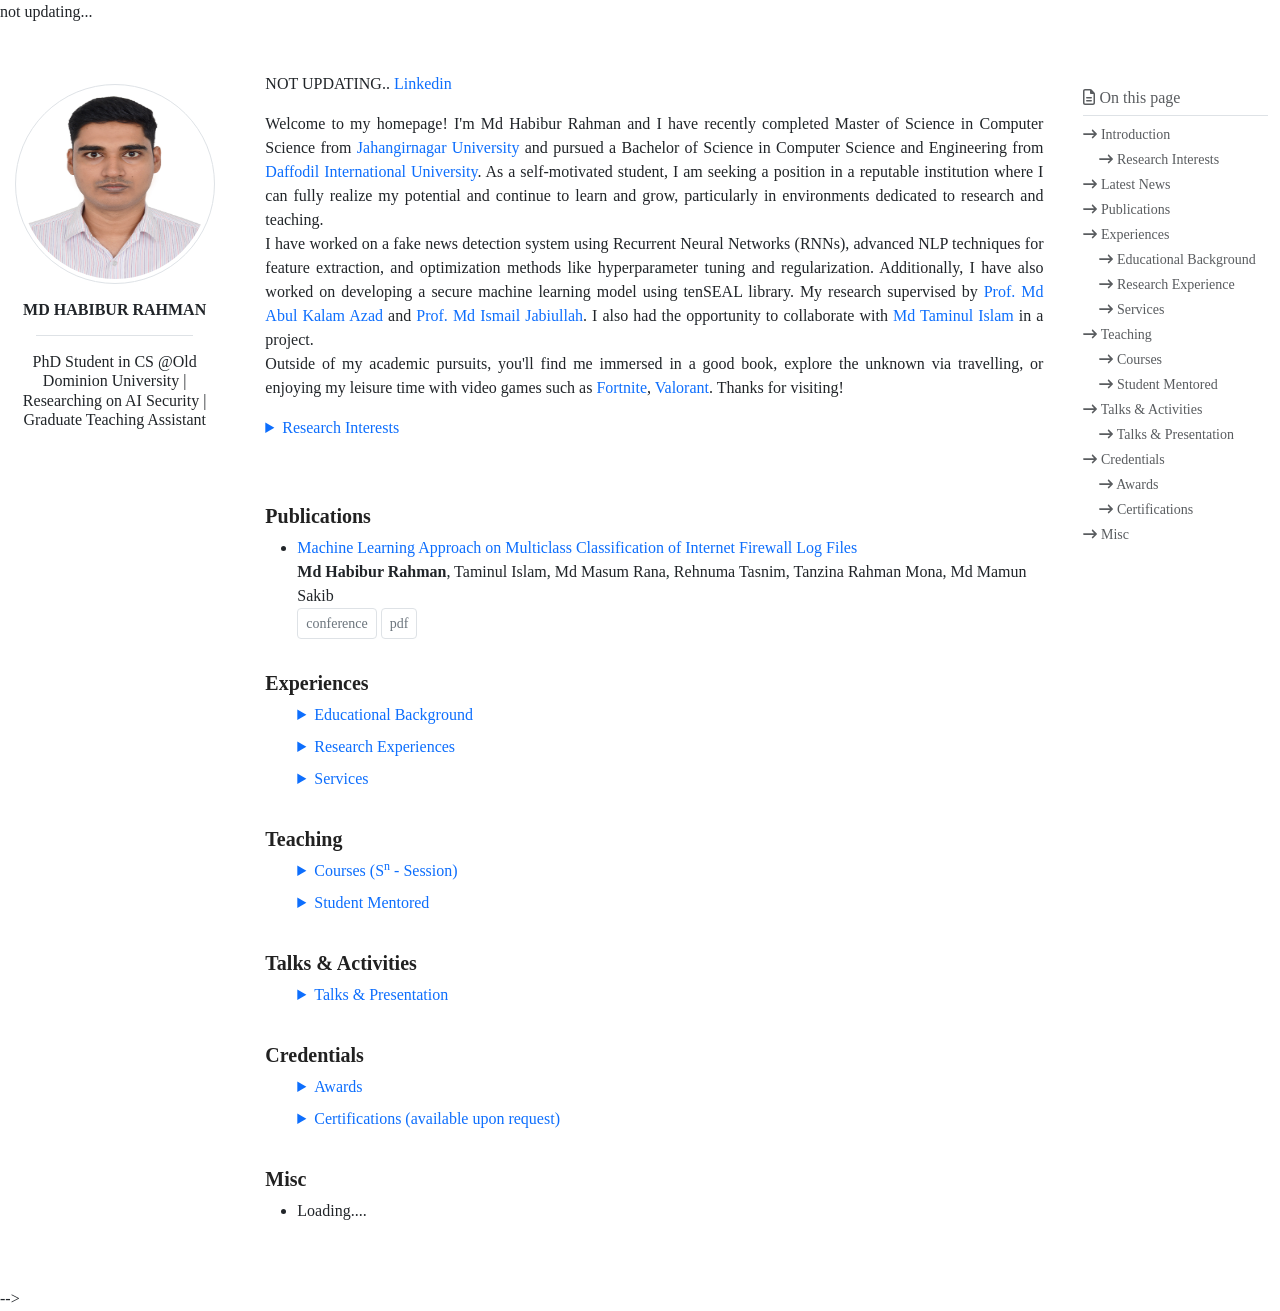
==== index.html @ 9a294f37 "not updating comment" ====
<!DOCTYPE html>
<html lang="en">

<head>
  <meta charset="UTF-8">
  <meta name="viewport" content="width=device-width, initial-scale=1.0">

  <meta name="description"
    content="Md Habibur Rahman: Expert in PHP, Laravel, HTML, CSS, JavaScript. Enthusiast in security & privacy research, machine learning and deep learning. Skilled teacher, content creator valuable asset for excellence.">
  <meta name="keywords"
    content="Md Habibur Rahman, Research Enthusiast, Security and Privacy, Web Developer, PHP, Laravel, HTML, CSS, JavaScript, Machine Learning, Deep Learning, Teacher, Content Creator, educator," />
  <meta name="author" content="Md Habibur Rahman">
  <meta name="generator" content="Hugo 0.84.0">

  <meta name="docsearch:language" content="en">
  <meta name="docsearch:version" content="5.0">

  <meta property="og:title" content="Md Habibur Rahman" />
  <meta property="og:locale" content="en_US" />
  <link rel="canonical" href="https://csrahman.github.io/" />
  <meta property="og:url" content="https://csrahman.github.io/" />
  <meta property="og:site_name" content="Md Habibur Rahman" />
  <meta property="og:type" content="website" />

  <title>Md Habibur Rahman</title>

  <script async="" src="https://www.google-analytics.com/analytics.js"></script>


  <!-- third party files  -->
  <link rel="stylesheet" href="assets/css/all.min.css">
  <link rel="stylesheet" href="assets/css/bootstrap.min.css">

  <!-- main css files  -->
  <link rel="stylesheet" href="assets/css/style.css">

  <!-- responsive files -->
  <link rel="stylesheet" href="assets/css/responsive.css">



</head>

<body>
  not updating...
  <!--
  <header class="navbar navbar-expand-md navbar-dark bd-navbar sticky-top" style="padding-top: 0; padding-bottom: 0;">
    <nav class="container-xxl flex-wrap flex-md-nowrap" aria-label="Main navigation">

      <div class="collapse navbar-collapse" id="bdNavbar">
        <ul class="navbar-nav flex-row flex-wrap bd-navbar-nav">
          <li class="nav-item col-6 col-md-auto">
            <a class="nav-link px-2 fst-italic" href="mailto: mhrahman.cs@gmail.com"><i
                class="fa-solid fa-envelope"></i>
              </a>
          </li>
          <li class="nav-item col-6 col-md-auto">
            <a class="nav-link px-2 fst-italic" href="#"><i class="fa-solid fa-phone"></i> </a>
          </li>
        </ul>

        <hr class="d-md-none text-white-50">

        <ul class="navbar-nav flex-row flex-wrap ms-md-auto">
          <li class="nav-item col-6 col-md-auto">
            <a class="nav-link px-1" href="https://www.facebook.com/mhr70/" target="_blank" rel="noopener">
              <i class="fa-brands fa-facebook"></i>
            </a>
          </li>
          <li class="nav-item col-6 col-md-auto">
            <a class="nav-link px-3" href="https://www.linkedin.com/in/rahman-habibur/" target="_blank" rel="noopener">
              <i class="fa-brands fa-linkedin"></i>
            </a>
          </li>
        </ul>

        <a class="btn btn-sm btn-bd-download d-lg-inline-block fst-italic font-monospace" href="#">Schedule Meeting</a>
      </div>
    </nav>
  </header>

  <!-- body start here  -->
  <div class="container-xxl my-md-5 bd-layout">
    <aside class="bd-sidebar">
      <nav class="collapse bd-links" id="bd-docs-nav" aria-label="">
        <ul class="list-unstyled mb-0 py-3 pt-md-1">
          <li class="mb-1">
            <div class="text-center">
              <img src="./assets/img/profile.jpg" style="height: 200px;width: 200px;"
                class="img-thumbnail rounded-circle mx-auto d-block" alt="Md Habibur Rahman">
              <h1 class="h6 mt-3 fw-bolder">MD HABIBUR RAHMAN</h1>
            </div>
          <li class="my-3 mx-4 border-top"></li>
          <div>
            <p class="h6 text-center text-break">PhD Student in CS @Old Dominion University | Researching on AI Security | Graduate Teaching Assistant</p>
          </div>
          <!--<li class="my-3 mx-4 border-top"></li>
           <li class="mb-1">
            <div class="collapse show" id="utilities-collapse" style="#">
              <ul class="list-unstyled fw-normal pb-1 small">
                <li><i class="fa-brands fa-github"></i><a href="#">GitHub</a></li>
                <li><i class="fa-brands fa-google"></i><a href="#">Google Scholar</a></li>
                <li><i class="fa-brands fa-orcid"></i><a href="#" class="#">ORCID</a></li>

              </ul>
            </div>
          </li>
          <li class="my-3 mx-4 border-top"></li>
          <div>
            <p class="h6"><a href="#">&copy; Md Habibur Rahman</script></a></p>
          </div> -->
        </ul>
      </nav>

    </aside>

    <main class="bd-main order-1">

      <div class="bd-toc mt-4 mb-5 my-md-0 ps-xl-3 mb-lg-5 text-muted">
        <strong class="d-block h6 my-2 pb-2 border-bottom"><i class="fa-regular fa-file-lines"></i> On this
          page</strong>
        <nav id="TableOfContents">
          <ul>
            <li>
              <a href="#introduction"><i class="fa-solid fa-arrow-right-long"></i> Introduction</a>
              <ul>
                <li><a href="#research_interest"><i class="fa-solid fa-arrow-right-long"></i> Research Interests</a>
                </li>
              </ul>
            </li>
            <li><a href="#latest_news"><i class="fa-solid fa-arrow-right-long"></i> Latest News</a></li>
            <li><a href="#publications"><i class="fa-solid fa-arrow-right-long"></i> Publications</a></li>
            <li>
              <a href="#experiences"><i class="fa-solid fa-arrow-right-long"></i> Experiences</a>
              <ul>
                <li><a href="#education"><i class="fa-solid fa-arrow-right-long"></i> Educational Background</a></li>
                <li><a href="#research"><i class="fa-solid fa-arrow-right-long"></i> Research Experience</a></li>
                <li><a href="#services"><i class="fa-solid fa-arrow-right-long"></i> Services</a></li>
              </ul>
            </li>
            <li>
              <a href="#teaching"><i class="fa-solid fa-arrow-right-long"></i> Teaching</a>
              <ul>
                <li><a href="#courses"><i class="fa-solid fa-arrow-right-long"></i> Courses</a></li>
                <li><a href="#mentor"><i class="fa-solid fa-arrow-right-long"></i> Student Mentored</a></li>
              </ul>
            </li>
            <li>
              <a href="#talks"><i class="fa-solid fa-arrow-right-long"></i> Talks &amp; Activities</a>
              <ul>
                <li><a href="#talks"><i class="fa-solid fa-arrow-right-long"></i> Talks &amp; Presentation</a></li>
              </ul>
            </li>
            <li>
              <a href="#credentials"><i class="fa-solid fa-arrow-right-long"></i> Credentials</a>
              <ul>
                <li><a href="#awards"><i class="fa-solid fa-arrow-right-long"></i> Awards</a></li>
                <li><a href="#certifications"><i class="fa-solid fa-arrow-right-long"></i> Certifications</a></li>
              </ul>
            </li>
            <li><a href="#misc"><i class="fa-solid fa-arrow-right-long"></i> Misc</a></li>
        </nav>
      </div>



      <div id="introduction" class="bd-intro ps-lg-4">
        <!-- <section id="last-updated">
          Last Updated: <span id="update-date">{{LAST_UPDATED}}</span>
        </section> -->
        <!-- <figure class="text-end">
          <blockquote class="blockquote">
            <p>The best way to predict the future is to create it.</p>
          </blockquote>
          <figcaption class="blockquote-footer">
            <cite title="Source Title">Md Habibur Rahman</cite>
          </figcaption>
        </figure> -->
<p>NOT UPDATING.. <a target="_blank" class="text-decoration-none" href="https://www.linkedin.com/in/rahman-habibur/">Linkedin</a></p>
        <p align="justify">Welcome to my homepage! I'm Md Habibur Rahman and I have recently completed Master of Science
          in Computer Science
          from <a target="_blank" class="text-decoration-none" href="https://juniv.edu/department/cse">Jahangirnagar
            University</a> and pursued a Bachelor of Science in
          Computer Science and Engineering from <a target="_blank" class="text-decoration-none"
            href="https://daffodilvarsity.edu.bd/">Daffodil International University</a>. As a
          self-motivated student, I am seeking a position in a reputable institution where I can fully realize my
          potential and continue to learn and grow, particularly in environments dedicated to research and teaching.
          <br />
          I have worked on a fake news detection system using Recurrent Neural Networks (RNNs),
          advanced NLP techniques for feature extraction,
          and optimization methods like hyperparameter tuning and regularization. Additionally, I have also worked on
          developing a secure
          machine learning model using tenSEAL library. My
          research
          supervised by <a target="_blank" class="text-decoration-none" href="https://juniv.edu/teachers/makazad">Prof.
            Md
            Abul Kalam Azad</a> and <a target="_blank" class="text-decoration-none"
            href="https://www.researchgate.net/profile/Md-Ismail-Jabiullah">Prof. Md
            Ismail
            Jabiullah</a>. I also had the opportunity to collaborate
          with <a target="_blank" class="text-decoration-none" href="https://taminulislam.github.io/">Md Taminul
            Islam</a> in a project. <br />
          Outside of my academic pursuits, you'll find me immersed in a good book, explore the unknown via travelling,
          or
          enjoying my leisure time with video games such as
          <a target="_blank" class="text-decoration-none" href="https://www.fortnite.com/">Fortnite</a>,
          <a target="_blank" class="text-decoration-none" href="https://playvalorant.com/en-gb/">Valorant</a>. Thanks
          for visiting!
        </p>

        <details class="mb-1" id="research_interest">
          <summary class="text-primary mb-1">Research Interests</summary>
          <ul>
            <li>Computer Security &amp; Privacy</li>
            <li>Decentralized System Security</li>
            <li>Applied Cryptography</li>
            <li>Adversarial Machine Learning</li>
          </ul>
        </details>
      </div>

      <div class="bd-content ps-lg-4">
        <!-- latest news start  -->
        <!-- <h2 id="latest_news" class="ptsans">Latest News<a class="anchorjs-link " aria-label="Anchor" data-anchorjs-icon="#"
            href="#latest_news" style="padding-left: 0.375em;"></a>
        </h2>
        <div style="height: 200px; overflow-y: auto;">
          <ul>
            <li></li>
          </ul>
        </div> -->
        <!-- latest news end  -->

        <!-- publications start  -->
        <h3 id="publications" class="ptsans">Publications<a class="anchorjs-link " aria-label="Anchor"
            data-anchorjs-icon="#" href="#publications" style="padding-left: 0.375em;"></a></h3>
        <ul>
          <li>
            <div>
              <p>
                <a class="text-decoration-none" target="_blank"
                  href="https://ieeexplore.ieee.org/document/10183601">Machine Learning Approach on Multiclass
                  Classification of Internet Firewall Log Files</a>
                <br>
                <b>Md Habibur Rahman</b>, Taminul Islam, Md Masum Rana, Rehnuma Tasnim, Tanzina Rahman Mona, Md Mamun
                Sakib
                <br>
                <a class="btn btn-sm btn-bd-light mb-0 mb-md-0" href="https://arxiv.org/abs/2306.07997"
                  title="conference" target="_blank" rel="noopener">conference
                </a>
                <a class="btn btn-sm btn-bd-light mb-0 mb-md-0" href="https://arxiv.org/abs/2306.07997" title="pdf"
                  target="_blank" rel="noopener">pdf
                </a>
                <!-- <a class="btn btn-sm btn-bd-light mb-0 mb-md-0" href="https://arxiv.org/abs/2306.07997" title="pdf"
                  target="_blank" rel="noopener">CODE
                </a> -->
              </p>
            </div>
          </li>
        </ul>
        <!-- publications end  -->

        <!-- experiences start  -->
        <h3 id="experiences" class="ptsans">Experiences<a class="anchorjs-link " aria-label="Anchor"
            data-anchorjs-icon="#" href="#experiences" style="padding-left: 0.375em;"></a></h3>

        <details class="mb-1" style="padding-left: 2em;" id="education">
          <summary class="text-primary mb-1">Educational Background</summary>
          <ul>
            <!-- <li>Algorithms &amp; Algorithms Lab - <a target="_blank" class="text-decoration-none"
                href="https://daffodilvarsity.edu.bd/">DIU</a> - Fall 2021</li> -->
            <li>M.Sc. in Computer Science at <b>Jahangirnagar University</b>. (March 2025) <br> Relevant Coursework:
              Digital Image
              Processing, Modern Cryptography, Digital Forensics, Network Security, Infor-
              mation Security, Software Project Management, and Quality Assurance</li>
            <li>B.Sc. in Computer Science &amp; Engineering at <b>Daffodil International University</b>. (March 2023)
              <br> Relevant
              Coursework: Big Data and IoT, Research and Innovation, Data Mining and Machine Learning, Artificial
              Intelligence, Database Management System, System Analysis and Design</li>
          </ul>
        </details>

        <details class="mb-1" style="padding-left: 2em;" id="research">
          <summary class="text-primary mb-1">Research Experiences</summary>
          <ul>
            <li><b>Graduate Research</b> - Detecting Fake News in English Newspapers Using Recurrent Neural Networks
              (RNNs).
            </li>
            <li><b>Undergraduate Research</b> - Analysis of Encrypted Machine Learning Model Using Fully Homomorphic
              Encryption
              and CKKS scheme.</li>
            <li><b>Research Assistant</b> - Deep learning approach to tomato leaf disease detection using
              EfficientNetB3.</li>
          </ul>
        </details>

        <details class="mb-1" style="padding-left: 2em;" id="services">
          <summary class="text-primary mb-1">Services</summary>
          <ul>
            <li>Lecturer, <a target="_blank" class="text-decoration-none" href="https://ist.edu.bd/">Institue of Science
                &amp; Technology</a></li>
            <li>Website Developer, <a target="_blank" class="text-decoration-none"
                href="https://supabex.com/">Supabex</a></li>
            <li>Instructor &amp; Content Creator, <a target="_blank" class="text-decoration-none"
                href="https://www.facebook.com/ishqool.org/">IshQool</a></li>
            <li>Teaching Assistant, <a target="_blank" class="text-decoration-none"
                href="https://daffodilvarsity.edu.bd/">Daffodil International University</a></li>
          </ul>
        </details>
        <!-- experiences end  -->


        <!-- teaching start  -->
        <h3 id="teaching" class="ptsans">Teaching<a class="anchorjs-link " aria-label="Anchor" data-anchorjs-icon="#"
            href="#teaching" style="padding-left: 0.375em;"></a></h3>

        <details class="mb-1" style="padding-left: 2em;" id="courses">
          <summary class="text-primary mb-1">Courses (S<sup>n</sup> - Session)</summary>
          <ul>
            <li><b>Operating System & Lab:</b> S<sup>n</sup>'(21-22)</li>
            <li><b>Software Engineering & Lab:</b> S<sup>n</sup>'(20-21)</li>
            <li><b>Structured Programming Language & Lab:</b> S<sup>n</sup>'(23-24)</li>
            <li><b>Algorithms Lab:</b> F'21 (TA)</li>
            <li><b>Programming &amp; Problem Solving Lab:</b> S'21, F'21 (TA)</li>
          </ul>
        </details>

        <details class="mb-1" style="padding-left: 2em;" id="mentor">
          <summary class="text-primary mb-1">Student Mentored</summary>
          <ul>
            <li>Loading...</li>
          </ul>
        </details>
        <!-- teaching end  -->

        <!-- talks start  -->
        <h3 id="talks" class="ptsans">Talks &amp; Activities<a class="anchorjs-link " aria-label="Anchor"
            data-anchorjs-icon="#" href="#talks" style="padding-left: 0.375em;"></a></h3>

        <details class="mb-1" style="padding-left: 2em;" id="talks_a">
          <summary class="text-primary mb-1">Talks &amp; Presentation</summary>
          <ul>
            <!-- <li>Algorithms &amp; Algorithms Lab - <a target="_blank" class="text-decoration-none"
              href="https://daffodilvarsity.edu.bd/">DIU</a> - Fall 2021</li> -->
            <li>Machine Learning Approach on Multiclass Classification of Internet Firewall Log Files &ndash; CISES-2023
            </li>
          </ul>
        </details>
        <!-- talks end  -->

        <!-- credentials start  -->
        <h3 id="credentials" class="ptsans">Credentials<a class="anchorjs-link " aria-label="Anchor"
            data-anchorjs-icon="#" href="#credentials" style="padding-left: 0.375em;"></a></h3>

        <details class="mb-1" style="padding-left: 2em;" id="awards">
          <summary class="text-primary mb-1">Awards</summary>
          <ul>
            <!-- <li>Algorithms &amp; Algorithms Lab - <a target="_blank" class="text-decoration-none"
            href="https://daffodilvarsity.edu.bd/">DIU</a> - Fall 2021</li> -->
            <li>Merit based scholarship at Daffodil International University.</li>
          </ul>
        </details>

        <details class="mb-1" style="padding-left: 2em;" id="certifications">
          <summary class="text-primary mb-1">Certifications (available upon request)</summary>
          <ul>
            <li>Training on PHP with Laravel Framework, June 2023</li>
            <li>Training on Professional English Communication Skills (BASIS SEIP, WSDA), May 2023</li>
            <li>Daffodil International University take off programming contest, Summer 2019 (July 26, 2019) – Position:
              20</li>
          </ul>
        </details>
        <!-- credentials end  -->

        <!-- misc start  -->
        <h3 id="misc" class="ptsans">Misc<a class="anchorjs-link " aria-label="Anchor" data-anchorjs-icon="#"
            href="#misc" style="padding-left: 0.375em;"></a></h3>
        <ul>
          <li>
            Loading....
          </li>
        </ul>
        <!-- misc end  -->



      </div>
    </main>
  </div>
  <!-- body ends here  -->
-->
  <!-- javascript files  -->
  <script src="assets/js/jquery-3.7.0.min.js"></script>
  <script src="assets/js/bootstrap.bundle.min.js"></script>
  <script src="assets/js/popper.min.js"></script>
  <script src="assets/js/all.min.js"></script>
  <!-- main js  -->
  <script src="assets/js/main.js"></script>
</body>

</html>
---- assets/css/style.css ----
:root{
    --bs-body-font-family: "minion-pro", serif;
    --bs-body-font-size: 12pt;
    --bs-body-font-weight: 400;
    --bs-body-font-style: normal;
 }

 .ptsans{
    color: rgba(33,33,33,1);
    font-family: "minion-pro", serif;
    font-size: 15pt;
    font-weight: 700;
    font-style: normal;
 }
 
 .bd-navbar {
    padding: .75rem 0;
    background-color: #7952b3
}

.bd-navbar .navbar-toggler {
    padding: 0;
    border: 0
}

.bd-navbar .navbar-nav .nav-link {
    padding-right: .25rem;
    padding-left: .25rem;
    color: rgba(255, 255, 255, 0.85)
}

.bd-navbar .navbar-nav .nav-link:hover,
.bd-navbar .navbar-nav .nav-link:focus {
    color: #fff
}

.bd-navbar .navbar-nav .nav-link.active {
    font-weight: 600;
    color: #fff
}

.bd-navbar .navbar-nav-svg {
    width: 1rem;
    height: 1rem
}

.bd-subnavbar {
    position: relative;
    z-index: 1020;
    background-color: rgba(255, 255, 255, 0.95);
    box-shadow: 0 0.5rem 1rem rgba(0, 0, 0, 0.05), inset 0 -1px 0 rgba(0, 0, 0, 0.15)
}

.bd-subnavbar .dropdown-menu {
    font-size: .875rem;
    box-shadow: 0 0.5rem 1rem rgba(0, 0, 0, 0.05)
}

.bd-subnavbar .dropdown-item.current {
    font-weight: 600;
    background-image: url("data:image/svg+xml,%3csvg xmlns='http://www.w3.org/2000/svg' viewBox='0 0 8 8'%3e%3cpath fill='%23292b2c' d='M2.3 6.73L.6 4.53c-.4-1.04.46-1.4 1.1-.8l1.1 1.4 3.4-3.8c.6-.63 1.6-.27 1.2.7l-4 4.6c-.43.5-.8.4-1.1.1z'/%3e%3c/svg%3e");
    background-repeat: no-repeat;
    background-position: right 1rem top 0.6rem;
    background-size: .75rem .75rem
}

@media (min-width: 768px) {
    .bd-subnavbar {
        position: -webkit-sticky;
        position: sticky;
        top: 0
    }
}

.bd-search {
    position: relative
}

.bd-search::after {
    position: absolute;
    top: .4rem;
    right: .4rem;
    display: flex;
    align-items: center;
    justify-content: center;
    height: 1.5rem;
    padding-right: .25rem;
    padding-left: .25rem;
    font-size: .75rem;
    color: #6c757d;
    content: "Ctrl + /";
    border: 1px solid #dee2e6;
    border-radius: .125rem
}

@media (max-width: 767.98px) {
    .bd-search {
        width: 100%
    }
}

.bd-search .form-control {
    padding-right: 3.75rem
}

.bd-search .form-control:focus {
    border-color: #7952b3;
    box-shadow: 0 0 0 3px rgba(121, 82, 179, 0.25)
}

.bd-sidebar-toggle {
    color: #6c757d
}

.bd-sidebar-toggle:hover,
.bd-sidebar-toggle:focus {
    color: #7952b3
}

.bd-sidebar-toggle:focus {
    box-shadow: 0 0 0 3px rgba(121, 82, 179, 0.25)
}

.bd-sidebar-toggle .bi-collapse {
    display: none
}

.bd-sidebar-toggle:not(.collapsed) .bi-expand {
    display: none
}

.bd-sidebar-toggle:not(.collapsed) .bi-collapse {
    display: inline-block
}

.bd-masthead {
    padding: 3rem 0;
    background: linear-gradient(165deg, #f7f5fb 50%, #fff 50%)
}

.bd-masthead h1 {
    font-size: calc(1.525rem + 3.3vw);
    line-height: 1
}

@media (min-width: 1200px) {
    .bd-masthead h1 {
        font-size: 4rem
    }
}

.bd-masthead p:not(.lead) {
    color: #495057
}

.bd-masthead .btn {
    padding: .8rem 2rem;
    font-weight: 600
}

.bd-masthead .lead {
    font-size: calc(1.275rem + .3vw);
    font-weight: 400;
    color: #495057
}

@media (min-width: 1200px) {
    .bd-masthead .lead {
        font-size: 1.5rem
    }
}

@media (min-width: 768px) {
    .mw-md-75 {
        max-width: 75%
    }
}

.masthead-followup-icon {
    padding: .75rem;
    background-image: linear-gradient(to bottom right, rgba(255, 255, 255, 0.2), rgba(255, 255, 255, 0.01));
    border-radius: .75rem;
    box-shadow: 0 0.125rem 0.25rem rgba(0, 0, 0, 0.1)
}

.masthead-followup-svg {
    filter: drop-shadow(0 1px 0 rgba(0, 0, 0, 0.125))
}

#carbonads {
    position: static;
    display: block;
    max-width: 400px;
    padding: 15px 15px 15px 160px;
    margin: 2rem 0;
    overflow: hidden;
    font-size: .8125rem;
    line-height: 1.4;
    text-align: left;
    background-color: rgba(0, 0, 0, 0.05)
}
/*last updated css*/
#last-updated {
  font-size: 0.9rem;
  color: #555;
  margin-top: 2rem;
  text-align: right;
  font-style: italic;
}

#carbonads a {
    color: #343a40;
    text-decoration: none
}

@media (min-width: 576px) {
    #carbonads {
        max-width: 330px;
        border-radius: 4px
    }
}

.carbon-img {
    float: left;
    margin-left: -145px
}

.carbon-poweredby {
    display: block;
    margin-top: .75rem;
    color: #495057 !important
}

@media (min-width: 768px) {
    :root {
        scroll-padding-top: 4rem
    }
}

.bd-content>h2:not(:first-child) {
    margin-top: 3rem
}

.bd-content>h3 {
    margin-top: 2rem
}

.bd-content>ul li,
.bd-content>ol li {
    margin-bottom: .25rem
}

.bd-content>ul li>p~ul,
.bd-content>ol li>p~ul {
    margin-top: -.5rem;
    margin-bottom: 1rem
}

.bd-content>.table {
    max-width: 100%;
    margin-bottom: 1.5rem;
    font-size: .875rem
}

@media (max-width: 991.98px) {
    .bd-content>.table {
        display: block;
        overflow-x: auto
    }
    .bd-content>.table.table-bordered {
        border: 0
    }
}

.bd-content>.table th:first-child,
.bd-content>.table td:first-child {
    padding-left: 0
}

.bd-content>.table th:not(:last-child),
.bd-content>.table td:not(:last-child) {
    padding-right: 1.5rem
}

.bd-content>.table td:first-child>code {
    white-space: nowrap
}

.bd-title {
    font-size: calc(1.425rem + 2.1vw)
}

@media (min-width: 1200px) {
    .bd-title {
        font-size: 3rem
    }
}

.bd-lead {
    font-size: calc(1.275rem + .3vw);
    font-weight: 300
}

@media (min-width: 1200px) {
    .bd-lead {
        font-size: 1.5rem
    }
}

.bd-text-purple-bright {
    color: #7952b3
}

.bd-bg-purple-bright {
    background-color: #7952b3
}

.skippy {
    background-color: #563d7c
}

.skippy a {
    color: #fff
}

@media (max-width: 767.98px) {
    .bd-sidebar {
        margin: 0 -.75rem 1rem
    }
}

.bd-links {
    overflow: auto;
    font-weight: 600
}

@media (min-width: 768px) {
    .bd-links {
        position: -webkit-sticky;
        position: sticky;
        top: 5rem;
        display: block !important;
        height: calc(100vh - 7rem);
        padding-left: .25rem;
        margin-left: -.25rem;
        overflow-y: auto
    }
}

@media (max-width: 767.98px) {
    .bd-links>ul {
        padding: 1.5rem .75rem;
        background-color: #f8f9fa;
        border-bottom: 1px solid #e9ecef
    }
}

.bd-links a {
    padding: .1875rem .5rem;
    margin-top: .125rem;
    margin-left: 1.25rem;
    color: rgba(0, 0, 0, 0.65);
    text-decoration: none
}

.bd-links a:hover,
.bd-links a:focus {
    color: rgba(0, 0, 0, 0.85);
    background-color: rgba(121, 82, 179, 0.1)
}

.bd-links .btn {
    padding: .25rem .5rem;
    font-weight: 600;
    color: rgba(0, 0, 0, 0.65);
    background-color: transparent;
    border: 0
}

.bd-links .btn:hover,
.bd-links .btn:focus {
    color: rgba(0, 0, 0, 0.85);
    background-color: rgba(121, 82, 179, 0.1)
}

.bd-links .btn:focus {
    box-shadow: 0 0 0 1px rgba(121, 82, 179, 0.7)
}

.bd-links .btn::before {
    width: 1.25em;
    line-height: 0;
    content: url("data:image/svg+xml,%3csvg xmlns='http://www.w3.org/2000/svg' width='16' height='16' viewBox='0 0 16 16'%3e%3cpath fill='none' stroke='rgba%280,0,0,.5%29' stroke-linecap='round' stroke-linejoin='round' stroke-width='2' d='M5 14l6-6-6-6'/%3e%3c/svg%3e");
    transition: transform 0.35s ease;
    transform-origin: .5em 50%
}

@media (prefers-reduced-motion: reduce) {
    .bd-links .btn::before {
        transition: none
    }
}

.bd-links .btn[aria-expanded="true"] {
    color: rgba(0, 0, 0, 0.85)
}

.bd-links .btn[aria-expanded="true"]::before {
    transform: rotate(90deg)
}

.bd-links .active {
    font-weight: 600;
    color: rgba(0, 0, 0, 0.85)
}

@media (min-width: 768px) {
    .bd-layout {
        display: grid;
        gap: 1.5rem;
        grid-template-areas: "sidebar main";
        grid-template-columns: 1fr 3fr
    }
}

@media (min-width: 992px) {
    .bd-layout {
        grid-template-columns: 1fr 5fr
    }
}

.bd-sidebar {
    grid-area: sidebar
}

.bd-main {
    grid-area: main
}

@media (min-width: 768px) {
    .bd-main {
        display: grid;
        gap: inherit;
        grid-template-areas: "intro" "toc" "content";
        grid-template-rows: auto auto 1fr
    }
}

@media (min-width: 992px) {
    .bd-main {
        grid-template-areas: "intro   toc" "content toc";
        grid-template-columns: 4fr 1fr;
        grid-template-rows: auto 1fr
    }
}

.bd-intro {
    grid-area: intro
}

.bd-toc {
    grid-area: toc
}

.bd-content {
    grid-area: content;
    min-width: 1px
}

@media (min-width: 992px) {
    .bd-toc {
        position: -webkit-sticky;
        position: sticky;
        top: 5rem;
        right: 0;
        z-index: 2;
        height: calc(100vh - 7rem);
        overflow-y: auto
    }
}

.bd-toc nav {
    font-size: .875rem
}

.bd-toc nav ul {
    padding-left: 0;
    list-style: none
}

.bd-toc nav ul ul {
    padding-left: 1rem;
    margin-top: .25rem
}

.bd-toc nav li {
    margin-bottom: .25rem
}

.bd-toc nav a {
    color: inherit
}

.bd-toc nav a:not(:hover) {
    text-decoration: none
}

.bd-toc nav a code {
    font: inherit
}

.bd-footer a {
    color: #495057;
    text-decoration: none
}

.bd-footer a:hover,
.bd-footer a:focus {
    color: #0d6efd;
    text-decoration: underline
}

.bd-example-row .row>.col,
.bd-example-row .row>[class^="col-"] {
    padding-top: .75rem;
    padding-bottom: .75rem;
    background-color: rgba(39, 41, 43, 0.03);
    border: 1px solid rgba(39, 41, 43, 0.1)
}

.bd-example-row .row+.row {
    margin-top: 1rem
}

.bd-example-row-flex-cols .row {
    min-height: 10rem;
    background-color: rgba(255, 0, 0, 0.1)
}

.bd-highlight {
    background-color: rgba(86, 61, 124, 0.15);
    border: 1px solid rgba(86, 61, 124, 0.15)
}

.example-container {
    width: 800px;
    width: 100%;
    padding-right: var(--bs-gutter-x, .75rem);
    padding-left: var(--bs-gutter-x, .75rem);
    margin-right: auto;
    margin-left: auto
}

.example-row {
    --bs-gutter-x: 1.5rem;
    --bs-gutter-y: 0;
    display: flex;
    flex-wrap: wrap;
    margin-top: calc(var(--bs-gutter-y) * -1);
    margin-right: calc(var(--bs-gutter-x) * -.5);
    margin-left: calc(var(--bs-gutter-x) * -.5)
}

.example-content-main {
    flex-shrink: 0;
    width: 100%;
    max-width: 100%;
    padding-right: calc(var(--bs-gutter-x) * .5);
    padding-left: calc(var(--bs-gutter-x) * .5);
    margin-top: var(--bs-gutter-y)
}

@media (min-width: 576px) {
    .example-content-main {
        flex: 0 0 auto;
        width: 50%
    }
}

@media (min-width: 992px) {
    .example-content-main {
        flex: 0 0 auto;
        width: 66.666667%
    }
}

.example-content-secondary {
    flex-shrink: 0;
    width: 100%;
    max-width: 100%;
    padding-right: calc(var(--bs-gutter-x) * .5);
    padding-left: calc(var(--bs-gutter-x) * .5);
    margin-top: var(--bs-gutter-y)
}

@media (min-width: 576px) {
    .example-content-secondary {
        flex: 0 0 auto;
        width: 50%
    }
}

@media (min-width: 992px) {
    .example-content-secondary {
        flex: 0 0 auto;
        width: 33.333333%
    }
}

.bd-example {
    position: relative;
    padding: 1rem;
    margin: 1rem -.75rem 0;
    border: solid #dee2e6;
    border-width: 1px 0 0
}

.bd-example::after {
    display: block;
    clear: both;
    content: ""
}

@media (min-width: 576px) {
    .bd-example {
        padding: 1.5rem;
        margin-right: 0;
        margin-left: 0;
        border-width: 1px;
        border-top-left-radius: .25rem;
        border-top-right-radius: .25rem
    }
    .bd-example+.bd-clipboard+.highlight {
        border-bottom-right-radius: .25rem;
        border-bottom-left-radius: .25rem
    }
}

.bd-example+p {
    margin-top: 2rem
}

.bd-example>.form-control+.form-control {
    margin-top: .5rem
}

.bd-example>.nav+.nav,
.bd-example>.alert+.alert,
.bd-example>.navbar+.navbar,
.bd-example>.progress+.progress {
    margin-top: 1rem
}

.bd-example>.dropdown-menu {
    position: static;
    display: block
}

.bd-example>:last-child {
    margin-bottom: 0
}

.bd-example>svg+svg,
.bd-example>img+img {
    margin-left: .5rem
}

.bd-example>.btn,
.bd-example>.btn-group {
    margin: .25rem .125rem
}

.bd-example>.btn-toolbar+.btn-toolbar {
    margin-top: .5rem
}

.bd-example>.list-group {
    max-width: 400px
}

.bd-example>[class*="list-group-horizontal"] {
    max-width: 100%
}

.bd-example .fixed-top,
.bd-example .sticky-top {
    position: static;
    margin: -1rem -1rem 1rem
}

.bd-example .fixed-bottom {
    position: static;
    margin: 1rem -1rem -1rem
}

@media (min-width: 576px) {
    .bd-example .fixed-top,
    .bd-example .sticky-top {
        margin: -1.5rem -1.5rem 1rem
    }
    .bd-example .fixed-bottom {
        margin: 1rem -1.5rem -1.5rem
    }
}

.bd-example .pagination {
    margin-top: .5rem;
    margin-bottom: .5rem
}

.bd-example-ratios .ratio {
    display: inline-block;
    width: 10rem;
    color: #6c757d;
    background-color: #f8f9fa;
    border: 1px solid #dee2e6
}

.bd-example-ratios .ratio>div {
    display: flex;
    align-items: center;
    justify-content: center
}

.bd-example-ratios-breakpoint .ratio-4x3 {
    width: 16rem
}

@media (min-width: 768px) {
    .bd-example-ratios-breakpoint .ratio-4x3 {
        --bs-aspect-ratio: 50%
    }
}

.bd-example-modal {
    background-color: #fafafa
}

.bd-example-modal .modal {
    position: static;
    display: block
}

.bd-example-offcanvas {
    border-top-left-radius: 0;
    border-bottom-left-radius: 0
}

.bd-example-offcanvas .offcanvas {
    position: static;
    display: block;
    height: 200px;
    visibility: visible;
    transform: translate(0)
}

.tooltip-demo a {
    white-space: nowrap
}

.scrollspy-example {
    position: relative;
    height: 200px;
    margin-top: .5rem;
    overflow: auto
}

.scrollspy-example-2 {
    position: relative;
    height: 350px;
    overflow: auto
}

.bd-example-border-utils [class^="border"] {
    display: inline-block;
    width: 5rem;
    height: 5rem;
    margin: .25rem;
    background-color: #f5f5f5
}

.bd-example-border-utils-0 [class^="border"] {
    border: 1px solid #dee2e6
}

.bd-example-rounded-utils [class*="rounded"] {
    margin: .25rem
}

.bd-example-position-utils {
    position: relative;
    padding: 3em
}

.bd-example-position-utils .position-relative {
    height: 200px;
    background-color: #f5f5f5
}

.bd-example-position-utils .position-absolute {
    width: 2em;
    height: 2em;
    background-color: #212529;
    border-radius: .25rem
}

.bd-example-position-examples::after {
    content: none
}

.bd-example-toasts {
    min-height: 240px
}

.highlight {
    padding: 1rem;
    margin-bottom: 1rem;
    background-color: #f8f9fa
}

@media (min-width: 576px) {
    .highlight {
        padding: 1rem 1.5rem
    }
}

.highlight pre {
    padding: 0;
    margin-top: .65rem;
    margin-bottom: .65rem;
    white-space: pre;
    background-color: transparent;
    border: 0
}

.highlight pre code {
    font-size: inherit;
    color: #212529;
    word-wrap: normal
}

.bd-content .highlight {
    margin-right: -.75rem;
    margin-left: -.75rem
}

@media (min-width: 576px) {
    .bd-content .highlight {
        margin-right: 0;
        margin-left: 0
    }
}

.btn-bd-primary {
    font-weight: 600;
    color: #fff;
    background-color: #7952b3;
    border-color: #7952b3
}

.btn-bd-primary:hover,
.btn-bd-primary:active {
    color: #fff;
    background-color: #61428f;
    border-color: #61428f
}

.btn-bd-primary:focus {
    box-shadow: 0 0 0 3px rgba(121, 82, 179, 0.25)
}

.btn-bd-download {
    font-weight: 600;
    color: #ffe484;
    border-color: #ffe484
}

.btn-bd-download:hover,
.btn-bd-download:active {
    color: #2a2730;
    background-color: #ffe484;
    border-color: #ffe484
}

.btn-bd-download:focus {
    box-shadow: 0 0 0 3px rgba(255, 228, 132, 0.25)
}

.btn-bd-light {
    color: #6c757d;
    border-color: #dee2e6
}

.show>.btn-bd-light,
.btn-bd-light:hover,
.btn-bd-light:active {
    color: #7952b3;
    background-color: #fff;
    border-color: #7952b3
}

.btn-bd-light:focus {
    box-shadow: 0 0 0 3px rgba(121, 82, 179, 0.25)
}

.bd-callout {
    padding: 1.25rem;
    margin-top: 1.25rem;
    margin-bottom: 1.25rem;
    border: 1px solid #e9ecef;
    border-left-width: .25rem;
    border-radius: .25rem
}

.bd-callout h4 {
    margin-bottom: .25rem
}

.bd-callout p:last-child {
    margin-bottom: 0
}

.bd-callout code {
    border-radius: .25rem
}

.bd-callout+.bd-callout {
    margin-top: -.25rem
}

.bd-callout-info {
    border-left-color: #5bc0de
}

.bd-callout-warning {
    border-left-color: #f0ad4e
}

.bd-callout-danger {
    border-left-color: #d9534f
}

.bd-brand-logos {
    color: #7952b3
}

.bd-brand-logos .inverse {
    color: #fff;
    background-color: #7952b3
}

.bd-brand-item+.bd-brand-item {
    border-top: 1px solid #fff
}

@media (min-width: 768px) {
    .bd-brand-item+.bd-brand-item {
        border-top: 0;
        border-left: 1px solid #fff
    }
}

.color-swatches {
    margin: 0 -5px
}

.color-swatches .bd-purple {
    background-color: #563d7c
}

.color-swatches .bd-purple-light {
    background-color: #cbbde2
}

.color-swatches .bd-purple-lighter {
    background-color: #e5e1ea
}

.color-swatches .bd-gray {
    background-color: #f9f9f9
}

.color-swatch {
    width: 4rem;
    height: 4rem
}

@media (min-width: 768px) {
    .color-swatch {
        width: 6rem;
        height: 6rem
    }
}

.swatch-blue {
    color: #fff;
    background-color: #0d6efd
}

.swatch-blue::after {
    position: absolute;
    top: 1rem;
    right: 1rem;
    padding-left: 1rem;
    font-size: .75rem;
    line-height: 1.35;
    white-space: pre;
    content: "4.50" "\a" "4.50" "\a" "4.66";
    background-color: #0d6efd;
    background-image: linear-gradient(to bottom, transparent 0.25rem, #fff 0.25rem 0.75rem, transparent 0.75rem 1.25rem, #fff 1.25rem 1.75rem, transparent 1.75rem 2.25rem, #000 2.25rem 2.75rem, transparent 2.75rem);
    background-repeat: no-repeat;
    background-size: .5rem 100%
}

.swatch-indigo {
    color: #fff;
    background-color: #6610f2
}

.swatch-indigo::after {
    position: absolute;
    top: 1rem;
    right: 1rem;
    padding-left: 1rem;
    font-size: .75rem;
    line-height: 1.35;
    white-space: pre;
    content: "7.18" "\a" "7.18" "\a" "2.92";
    background-color: #6610f2;
    background-image: linear-gradient(to bottom, transparent 0.25rem, #fff 0.25rem 0.75rem, transparent 0.75rem 1.25rem, #fff 1.25rem 1.75rem, transparent 1.75rem 2.25rem, #000 2.25rem 2.75rem, transparent 2.75rem);
    background-repeat: no-repeat;
    background-size: .5rem 100%
}

.swatch-purple {
    color: #fff;
    background-color: #6f42c1
}

.swatch-purple::after {
    position: absolute;
    top: 1rem;
    right: 1rem;
    padding-left: 1rem;
    font-size: .75rem;
    line-height: 1.35;
    white-space: pre;
    content: "6.51" "\a" "6.51" "\a" "3.22";
    background-color: #6f42c1;
    background-image: linear-gradient(to bottom, transparent 0.25rem, #fff 0.25rem 0.75rem, transparent 0.75rem 1.25rem, #fff 1.25rem 1.75rem, transparent 1.75rem 2.25rem, #000 2.25rem 2.75rem, transparent 2.75rem);
    background-repeat: no-repeat;
    background-size: .5rem 100%
}

.swatch-pink {
    color: #fff;
    background-color: #d63384
}

.swatch-pink::after {
    position: absolute;
    top: 1rem;
    right: 1rem;
    padding-left: 1rem;
    font-size: .75rem;
    line-height: 1.35;
    white-space: pre;
    content: "4.50" "\a" "4.50" "\a" "4.66";
    background-color: #d63384;
    background-image: linear-gradient(to bottom, transparent 0.25rem, #fff 0.25rem 0.75rem, transparent 0.75rem 1.25rem, #fff 1.25rem 1.75rem, transparent 1.75rem 2.25rem, #000 2.25rem 2.75rem, transparent 2.75rem);
    background-repeat: no-repeat;
    background-size: .5rem 100%
}

.swatch-red {
    color: #fff;
    background-color: #dc3545
}

.swatch-red::after {
    position: absolute;
    top: 1rem;
    right: 1rem;
    padding-left: 1rem;
    font-size: .75rem;
    line-height: 1.35;
    white-space: pre;
    content: "4.52" "\a" "4.52" "\a" "4.63";
    background-color: #dc3545;
    background-image: linear-gradient(to bottom, transparent 0.25rem, #fff 0.25rem 0.75rem, transparent 0.75rem 1.25rem, #fff 1.25rem 1.75rem, transparent 1.75rem 2.25rem, #000 2.25rem 2.75rem, transparent 2.75rem);
    background-repeat: no-repeat;
    background-size: .5rem 100%
}

.swatch-orange {
    color: #000;
    background-color: #fd7e14
}

.swatch-orange::after {
    position: absolute;
    top: 1rem;
    right: 1rem;
    padding-left: 1rem;
    font-size: .75rem;
    line-height: 1.35;
    white-space: pre;
    content: "8.17" "\a" "2.57" "\a" "8.17";
    background-color: #fd7e14;
    background-image: linear-gradient(to bottom, transparent 0.25rem, #000 0.25rem 0.75rem, transparent 0.75rem 1.25rem, #fff 1.25rem 1.75rem, transparent 1.75rem 2.25rem, #000 2.25rem 2.75rem, transparent 2.75rem);
    background-repeat: no-repeat;
    background-size: .5rem 100%
}

.swatch-yellow {
    color: #000;
    background-color: #ffc107
}

.swatch-yellow::after {
    position: absolute;
    top: 1rem;
    right: 1rem;
    padding-left: 1rem;
    font-size: .75rem;
    line-height: 1.35;
    white-space: pre;
    content: "12.8" "\a" "1.63" "\a" "12.8";
    background-color: #ffc107;
    background-image: linear-gradient(to bottom, transparent 0.25rem, #000 0.25rem 0.75rem, transparent 0.75rem 1.25rem, #fff 1.25rem 1.75rem, transparent 1.75rem 2.25rem, #000 2.25rem 2.75rem, transparent 2.75rem);
    background-repeat: no-repeat;
    background-size: .5rem 100%
}

.swatch-green {
    color: #fff;
    background-color: #198754
}

.swatch-green::after {
    position: absolute;
    top: 1rem;
    right: 1rem;
    padding-left: 1rem;
    font-size: .75rem;
    line-height: 1.35;
    white-space: pre;
    content: "4.53" "\a" "4.53" "\a" "4.63";
    background-color: #198754;
    background-image: linear-gradient(to bottom, transparent 0.25rem, #fff 0.25rem 0.75rem, transparent 0.75rem 1.25rem, #fff 1.25rem 1.75rem, transparent 1.75rem 2.25rem, #000 2.25rem 2.75rem, transparent 2.75rem);
    background-repeat: no-repeat;
    background-size: .5rem 100%
}

.swatch-teal {
    color: #000;
    background-color: #20c997
}

.swatch-teal::after {
    position: absolute;
    top: 1rem;
    right: 1rem;
    padding-left: 1rem;
    font-size: .75rem;
    line-height: 1.35;
    white-space: pre;
    content: "9.86" "\a" "2.12" "\a" "9.86";
    background-color: #20c997;
    background-image: linear-gradient(to bottom, transparent 0.25rem, #000 0.25rem 0.75rem, transparent 0.75rem 1.25rem, #fff 1.25rem 1.75rem, transparent 1.75rem 2.25rem, #000 2.25rem 2.75rem, transparent 2.75rem);
    background-repeat: no-repeat;
    background-size: .5rem 100%
}

.swatch-cyan {
    color: #000;
    background-color: #0dcaf0
}

.swatch-cyan::after {
    position: absolute;
    top: 1rem;
    right: 1rem;
    padding-left: 1rem;
    font-size: .75rem;
    line-height: 1.35;
    white-space: pre;
    content: "10.7" "\a" "1.95" "\a" "10.7";
    background-color: #0dcaf0;
    background-image: linear-gradient(to bottom, transparent 0.25rem, #000 0.25rem 0.75rem, transparent 0.75rem 1.25rem, #fff 1.25rem 1.75rem, transparent 1.75rem 2.25rem, #000 2.25rem 2.75rem, transparent 2.75rem);
    background-repeat: no-repeat;
    background-size: .5rem 100%
}

.swatch-white {
    color: #000;
    background-color: #fff
}

.swatch-white::after {
    position: absolute;
    top: 1rem;
    right: 1rem;
    padding-left: 1rem;
    font-size: .75rem;
    line-height: 1.35;
    white-space: pre;
    content: "21" "\a" "1" "\a" "21";
    background-color: #fff;
    background-image: linear-gradient(to bottom, transparent 0.25rem, #000 0.25rem 0.75rem, transparent 0.75rem 1.25rem, #fff 1.25rem 1.75rem, transparent 1.75rem 2.25rem, #000 2.25rem 2.75rem, transparent 2.75rem);
    background-repeat: no-repeat;
    background-size: .5rem 100%
}

.swatch-gray {
    color: #fff;
    background-color: #6c757d
}

.swatch-gray::after {
    position: absolute;
    top: 1rem;
    right: 1rem;
    padding-left: 1rem;
    font-size: .75rem;
    line-height: 1.35;
    white-space: pre;
    content: "4.68" "\a" "4.68" "\a" "4.47";
    background-color: #6c757d;
    background-image: linear-gradient(to bottom, transparent 0.25rem, #fff 0.25rem 0.75rem, transparent 0.75rem 1.25rem, #fff 1.25rem 1.75rem, transparent 1.75rem 2.25rem, #000 2.25rem 2.75rem, transparent 2.75rem);
    background-repeat: no-repeat;
    background-size: .5rem 100%
}

.swatch-gray-dark {
    color: #fff;
    background-color: #343a40
}

.swatch-gray-dark::after {
    position: absolute;
    top: 1rem;
    right: 1rem;
    padding-left: 1rem;
    font-size: .75rem;
    line-height: 1.35;
    white-space: pre;
    content: "11.5" "\a" "11.5" "\a" "1.82";
    background-color: #343a40;
    background-image: linear-gradient(to bottom, transparent 0.25rem, #fff 0.25rem 0.75rem, transparent 0.75rem 1.25rem, #fff 1.25rem 1.75rem, transparent 1.75rem 2.25rem, #000 2.25rem 2.75rem, transparent 2.75rem);
    background-repeat: no-repeat;
    background-size: .5rem 100%
}

.swatch-gray-500 {
    color: #000;
    background-color: #adb5bd
}

.swatch-gray-500::after {
    position: absolute;
    top: 1rem;
    right: 1rem;
    padding-left: 1rem;
    font-size: .75rem;
    line-height: 1.35;
    white-space: pre;
    content: "10.1" "\a" "2.07" "\a" "10.1";
    background-color: #adb5bd;
    background-image: linear-gradient(to bottom, transparent 0.25rem, #000 0.25rem 0.75rem, transparent 0.75rem 1.25rem, #fff 1.25rem 1.75rem, transparent 1.75rem 2.25rem, #000 2.25rem 2.75rem, transparent 2.75rem);
    background-repeat: no-repeat;
    background-size: .5rem 100%
}

.bd-blue-100 {
    color: #000;
    background-color: #cfe2ff
}

.bd-blue-200 {
    color: #000;
    background-color: #9ec5fe
}

.bd-blue-300 {
    color: #000;
    background-color: #6ea8fe
}

.bd-blue-400 {
    color: #000;
    background-color: #3d8bfd
}

.bd-blue-500 {
    color: #fff;
    background-color: #0d6efd
}

.bd-blue-600 {
    color: #fff;
    background-color: #0a58ca
}

.bd-blue-700 {
    color: #fff;
    background-color: #084298
}

.bd-blue-800 {
    color: #fff;
    background-color: #052c65
}

.bd-blue-900 {
    color: #fff;
    background-color: #031633
}

.bd-indigo-100 {
    color: #000;
    background-color: #e0cffc
}

.bd-indigo-200 {
    color: #000;
    background-color: #c29ffa
}

.bd-indigo-300 {
    color: #000;
    background-color: #a370f7
}

.bd-indigo-400 {
    color: #fff;
    background-color: #8540f5
}

.bd-indigo-500 {
    color: #fff;
    background-color: #6610f2
}

.bd-indigo-600 {
    color: #fff;
    background-color: #520dc2
}

.bd-indigo-700 {
    color: #fff;
    background-color: #3d0a91
}

.bd-indigo-800 {
    color: #fff;
    background-color: #290661
}

.bd-indigo-900 {
    color: #fff;
    background-color: #140330
}

.bd-purple-100 {
    color: #000;
    background-color: #e2d9f3
}

.bd-purple-200 {
    color: #000;
    background-color: #c5b3e6
}

.bd-purple-300 {
    color: #000;
    background-color: #a98eda
}

.bd-purple-400 {
    color: #000;
    background-color: #8c68cd
}

.bd-purple-500 {
    color: #fff;
    background-color: #6f42c1
}

.bd-purple-600 {
    color: #fff;
    background-color: #59359a
}

.bd-purple-700 {
    color: #fff;
    background-color: #432874
}

.bd-purple-800 {
    color: #fff;
    background-color: #2c1a4d
}

.bd-purple-900 {
    color: #fff;
    background-color: #160d27
}

.bd-pink-100 {
    color: #000;
    background-color: #f7d6e6
}

.bd-pink-200 {
    color: #000;
    background-color: #efadce
}

.bd-pink-300 {
    color: #000;
    background-color: #e685b5
}

.bd-pink-400 {
    color: #000;
    background-color: #de5c9d
}

.bd-pink-500 {
    color: #fff;
    background-color: #d63384
}

.bd-pink-600 {
    color: #fff;
    background-color: #ab296a
}

.bd-pink-700 {
    color: #fff;
    background-color: #801f4f
}

.bd-pink-800 {
    color: #fff;
    background-color: #561435
}

.bd-pink-900 {
    color: #fff;
    background-color: #2b0a1a
}

.bd-red-100 {
    color: #000;
    background-color: #f8d7da
}

.bd-red-200 {
    color: #000;
    background-color: #f1aeb5
}

.bd-red-300 {
    color: #000;
    background-color: #ea868f
}

.bd-red-400 {
    color: #000;
    background-color: #e35d6a
}

.bd-red-500 {
    color: #fff;
    background-color: #dc3545
}

.bd-red-600 {
    color: #fff;
    background-color: #b02a37
}

.bd-red-700 {
    color: #fff;
    background-color: #842029
}

.bd-red-800 {
    color: #fff;
    background-color: #58151c
}

.bd-red-900 {
    color: #fff;
    background-color: #2c0b0e
}

.bd-orange-100 {
    color: #000;
    background-color: #ffe5d0
}

.bd-orange-200 {
    color: #000;
    background-color: #fecba1
}

.bd-orange-300 {
    color: #000;
    background-color: #feb272
}

.bd-orange-400 {
    color: #000;
    background-color: #fd9843
}

.bd-orange-500 {
    color: #000;
    background-color: #fd7e14
}

.bd-orange-600 {
    color: #000;
    background-color: #ca6510
}

.bd-orange-700 {
    color: #fff;
    background-color: #984c0c
}

.bd-orange-800 {
    color: #fff;
    background-color: #653208
}

.bd-orange-900 {
    color: #fff;
    background-color: #331904
}

.bd-yellow-100 {
    color: #000;
    background-color: #fff3cd
}

.bd-yellow-200 {
    color: #000;
    background-color: #ffe69c
}

.bd-yellow-300 {
    color: #000;
    background-color: #ffda6a
}

.bd-yellow-400 {
    color: #000;
    background-color: #ffcd39
}

.bd-yellow-500 {
    color: #000;
    background-color: #ffc107
}

.bd-yellow-600 {
    color: #000;
    background-color: #cc9a06
}

.bd-yellow-700 {
    color: #000;
    background-color: #997404
}

.bd-yellow-800 {
    color: #fff;
    background-color: #664d03
}

.bd-yellow-900 {
    color: #fff;
    background-color: #332701
}

.bd-green-100 {
    color: #000;
    background-color: #d1e7dd
}

.bd-green-200 {
    color: #000;
    background-color: #a3cfbb
}

.bd-green-300 {
    color: #000;
    background-color: #75b798
}

.bd-green-400 {
    color: #000;
    background-color: #479f76
}

.bd-green-500 {
    color: #fff;
    background-color: #198754
}

.bd-green-600 {
    color: #fff;
    background-color: #146c43
}

.bd-green-700 {
    color: #fff;
    background-color: #0f5132
}

.bd-green-800 {
    color: #fff;
    background-color: #0a3622
}

.bd-green-900 {
    color: #fff;
    background-color: #051b11
}

.bd-teal-100 {
    color: #000;
    background-color: #d2f4ea
}

.bd-teal-200 {
    color: #000;
    background-color: #a6e9d5
}

.bd-teal-300 {
    color: #000;
    background-color: #79dfc1
}

.bd-teal-400 {
    color: #000;
    background-color: #4dd4ac
}

.bd-teal-500 {
    color: #000;
    background-color: #20c997
}

.bd-teal-600 {
    color: #000;
    background-color: #1aa179
}

.bd-teal-700 {
    color: #fff;
    background-color: #13795b
}

.bd-teal-800 {
    color: #fff;
    background-color: #0d503c
}

.bd-teal-900 {
    color: #fff;
    background-color: #06281e
}

.bd-cyan-100 {
    color: #000;
    background-color: #cff4fc
}

.bd-cyan-200 {
    color: #000;
    background-color: #9eeaf9
}

.bd-cyan-300 {
    color: #000;
    background-color: #6edff6
}

.bd-cyan-400 {
    color: #000;
    background-color: #3dd5f3
}

.bd-cyan-500 {
    color: #000;
    background-color: #0dcaf0
}

.bd-cyan-600 {
    color: #000;
    background-color: #0aa2c0
}

.bd-cyan-700 {
    color: #fff;
    background-color: #087990
}

.bd-cyan-800 {
    color: #fff;
    background-color: #055160
}

.bd-cyan-900 {
    color: #fff;
    background-color: #032830
}

.bd-gray-100 {
    color: #000;
    background-color: #f8f9fa
}

.bd-gray-200 {
    color: #000;
    background-color: #e9ecef
}

.bd-gray-300 {
    color: #000;
    background-color: #dee2e6
}

.bd-gray-400 {
    color: #000;
    background-color: #ced4da
}

.bd-gray-500 {
    color: #000;
    background-color: #adb5bd
}

.bd-gray-600 {
    color: #fff;
    background-color: #6c757d
}

.bd-gray-700 {
    color: #fff;
    background-color: #495057
}

.bd-gray-800 {
    color: #fff;
    background-color: #343a40
}

.bd-gray-900 {
    color: #fff;
    background-color: #212529
}

.bd-white {
    color: #000;
    background-color: #fff
}

.bd-black {
    color: #fff;
    background-color: #000
}

.bd-clipboard {
    position: relative;
    display: none;
    float: right
}

.bd-clipboard+.highlight {
    margin-top: 0
}

@media (min-width: 768px) {
    .bd-clipboard {
        display: block
    }
}

.btn-clipboard {
    position: absolute;
    top: .65rem;
    right: .65rem;
    z-index: 10;
    display: block;
    padding: .25rem .5rem;
    font-size: .65em;
    color: #0d6efd;
    background-color: #fff;
    border: 1px solid;
    border-radius: .25rem
}

.btn-clipboard:hover,
.btn-clipboard:focus {
    color: #fff;
    background-color: #0d6efd
}

.bd-placeholder-img {
    font-size: 1.125rem;
    text-anchor: middle;
    -webkit-user-select: none;
    -moz-user-select: none;
    user-select: none
}

.bd-placeholder-img-lg {
    font-size: calc(1.475rem + 2.7vw)
}

@media (min-width: 1200px) {
    .bd-placeholder-img-lg {
        font-size: 3.5rem
    }
}

.chroma .c {
    color: #727272
}

.chroma .ch {
    font-style: italic;
    color: #60a0b0
}

.chroma .cm {
    color: #727272
}

.chroma .cp {
    color: #008085
}

.chroma .cpf {
    color: #007020
}

.chroma .c1 {
    color: #727272
}

.chroma .cs {
    color: #727272
}

.chroma .gd {
    background-color: #fcc;
    border: 1px solid #c00
}

.chroma .ge {
    font-style: italic
}

.chroma .gr {
    color: #f00
}

.chroma .gh {
    color: #030
}

.chroma .gi {
    background-color: #cfc;
    border: 1px solid #0c0
}

.chroma .go {
    color: #aaa
}

.chroma .gp {
    color: #009
}

.chroma .gs {
    font-weight: 700
}

.chroma .gu {
    color: #030
}

.chroma .gt {
    color: #9c6
}

.chroma .gl {
    text-decoration: underline
}

.chroma .k {
    color: #069
}

.chroma .kc {
    color: #069
}

.chroma .kd {
    color: #069
}

.chroma .kn {
    color: #069
}

.chroma .kp {
    color: #069
}

.chroma .kr {
    color: #069
}

.chroma .kt {
    color: #078
}

.chroma .m {
    color: #c24f19
}

.chroma .mb {
    color: #40a070
}

.chroma .mf {
    color: #c24f19
}

.chroma .mh {
    color: #c24f19
}

.chroma .mi {
    color: #c24f19
}

.chroma .il {
    color: #c24f19
}

.chroma .mo {
    color: #c24f19
}

.chroma .s {
    color: #d73038
}

.chroma .sa {
    color: #4070a0
}

.chroma .sb {
    color: #c30
}

.chroma .sc {
    color: #c30
}

.chroma .dl {
    color: #4070a0
}

.chroma .sd {
    font-style: italic;
    color: #c30
}

.chroma .s2 {
    color: #c30
}

.chroma .se {
    color: #c30
}

.chroma .sh {
    color: #c30
}

.chroma .si {
    color: #a00
}

.chroma .sx {
    color: #c30
}

.chroma .sr {
    color: #337e7e
}

.chroma .s1 {
    color: #c30
}

.chroma .ss {
    color: #fc3
}

.chroma .na {
    color: #006ee0
}

.chroma .nb {
    color: #366
}

.chroma .nc {
    color: #168174
}

.chroma .no {
    color: #360
}

.chroma .nd {
    color: #6b62de
}

.chroma .ni {
    color: #727272
}

.chroma .ne {
    color: #c00
}

.chroma .nf {
    color: #b715f4
}

.chroma .nl {
    color: #6b62de
}

.chroma .nn {
    color: #007ca5
}

.chroma .nt {
    color: #2f6f9f
}

.chroma .nv {
    color: #033
}

.chroma .o {
    color: #555
}

.chroma .ow {
    color: #000
}

.chroma .w {
    color: #bbb
}

.chroma .language-bash::before,
.chroma .language-sh::before {
    color: #009;
    content: "$ ";
    -webkit-user-select: none;
    -moz-user-select: none;
    user-select: none
}

.chroma .language-powershell::before {
    color: #009;
    content: "PM> ";
    -webkit-user-select: none;
    -moz-user-select: none;
    user-select: none
}

.anchorjs-link {
    font-weight: 400;
    color: rgba(13, 110, 253, 0.5);
    transition: color 0.15s ease-in-out
}

@media (prefers-reduced-motion: reduce) {
    .anchorjs-link {
        transition: none
    }
}

.anchorjs-link:focus,
.anchorjs-link:hover {
    color: #0d6efd;
    text-decoration: none
}

.algolia-autocomplete {
    width: 100%
}

.ds-dropdown-menu {
    width: 100%;
    padding: .5rem 0;
    margin: .125rem 0 0;
    font-size: .875rem;
    background-color: #fff;
    border: 1px solid rgba(0, 0, 0, 0.15);
    border-radius: .25rem
}

@media (min-width: 768px) {
    .ds-dropdown-menu {
        width: 400px
    }
}

.algolia-docsearch-suggestion--category-header {
    padding: .125rem 1rem;
    font-weight: 600;
    color: #7952b3
}

:not(.algolia-docsearch-suggestion__main)>.algolia-docsearch-suggestion--category-header {
    display: none
}

.ds-suggestion:not(:first-child) .algolia-docsearch-suggestion--category-header {
    padding-top: .75rem;
    margin-top: .75rem;
    border-top: 1px solid rgba(0, 0, 0, 0.1)
}

.algolia-docsearch-suggestion--content {
    padding: .25rem 1rem
}

.ds-cursor .algolia-docsearch-suggestion--content {
    background-color: rgba(203, 189, 226, 0.2)
}

.algolia-docsearch-suggestion {
    display: block;
    text-decoration: none
}

.algolia-docsearch-suggestion--subcategory-column {
    display: none
}

.algolia-docsearch-suggestion--subcategory-inline {
    display: inline;
    color: #495057
}

.algolia-docsearch-suggestion--subcategory-inline::after {
    padding: 0 .25rem;
    content: "/"
}

.algolia-docsearch-suggestion--title {
    display: inline;
    font-weight: 500;
    color: #343a40
}

.algolia-docsearch-suggestion--text {
    color: #343a40;
    font-size: .75rem
}

.algolia-docsearch-suggestion--highlight {
    color: #6f42c1;
    background-color: rgba(111, 66, 193, 0.1)
}

.algolia-docsearch-footer {
    padding: .5rem 1rem 0;
    margin-top: .625rem;
    font-size: .75rem;
    color: #6c757d;
    border-top: 1px solid rgba(0, 0, 0, 0.1)
}

.algolia-docsearch-footer--logo {
    color: inherit
}
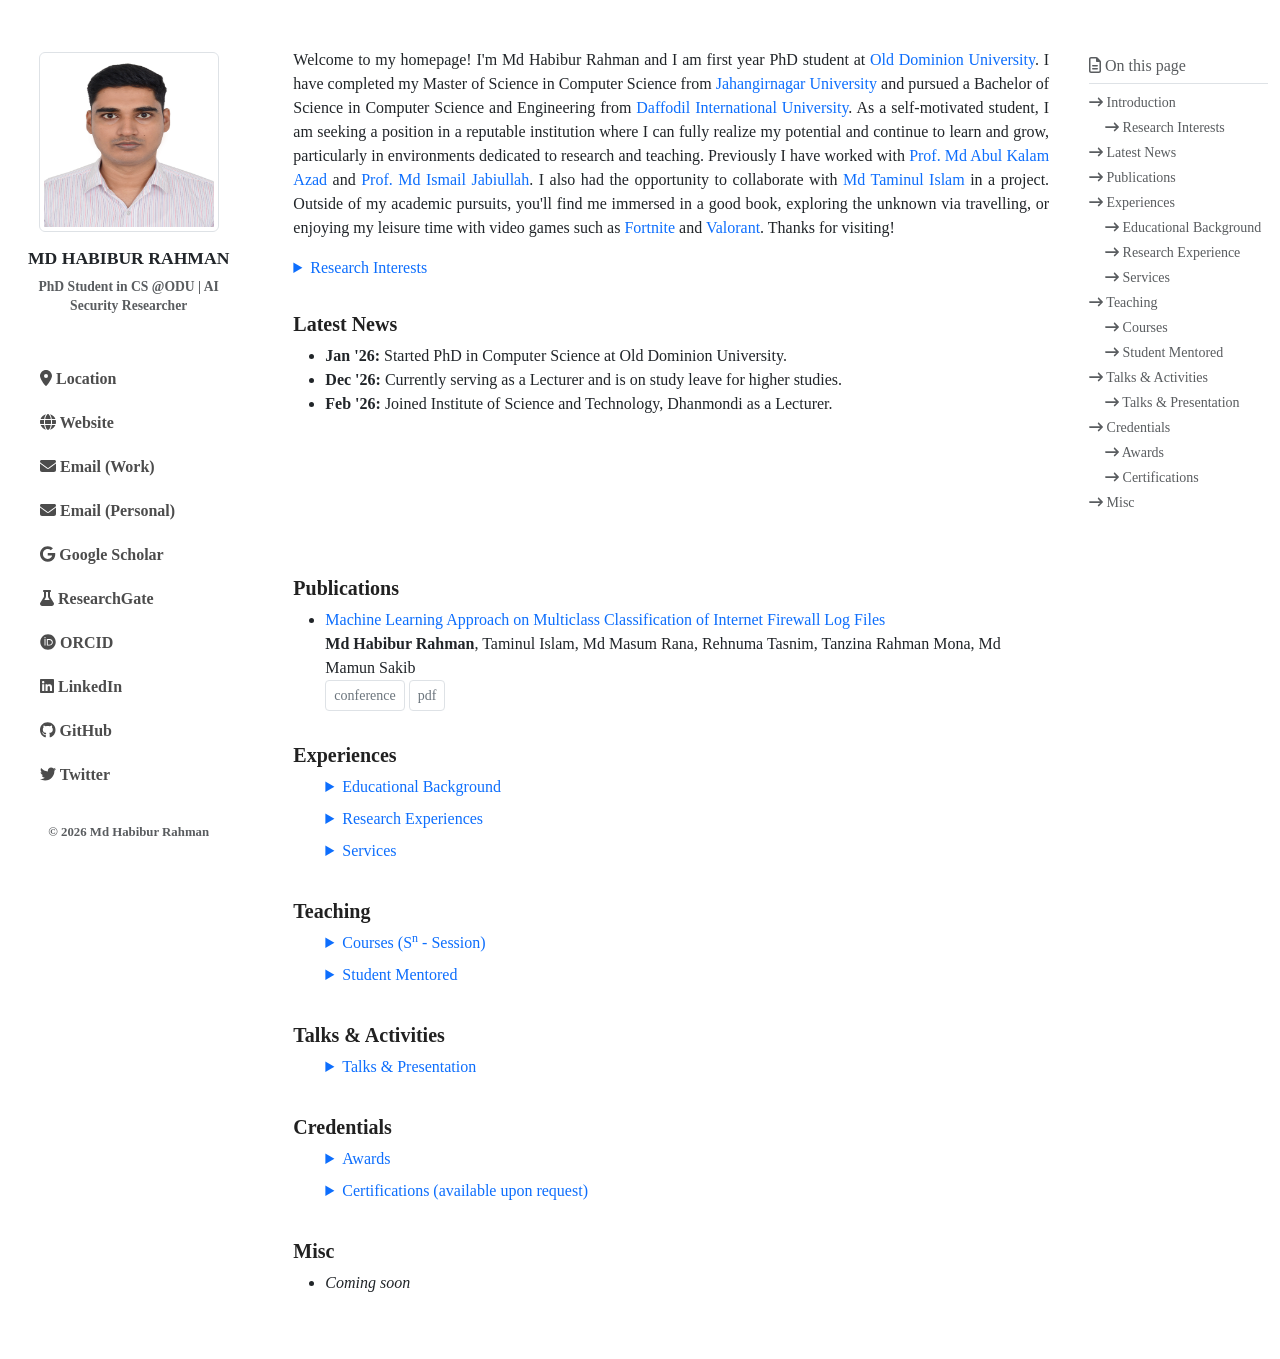
==== commit e144d8ca: "update" ====
--- a/index.html
+++ b/index.html
@@ -10,10 +10,6 @@
   <meta name="keywords"
     content="Md Habibur Rahman, Research Enthusiast, Security and Privacy, Web Developer, PHP, Laravel, HTML, CSS, JavaScript, Machine Learning, Deep Learning, Teacher, Content Creator, educator," />
   <meta name="author" content="Md Habibur Rahman">
-  <meta name="generator" content="Hugo 0.84.0">
-
-  <meta name="docsearch:language" content="en">
-  <meta name="docsearch:version" content="5.0">
 
   <meta property="og:title" content="Md Habibur Rahman" />
   <meta property="og:locale" content="en_US" />
@@ -24,101 +20,51 @@
 
   <title>Md Habibur Rahman</title>
 
-  <script async="" src="https://www.google-analytics.com/analytics.js"></script>
-
-
-  <!-- third party files  -->
+  <script async src="https://www.google-analytics.com/analytics.js"></script>
+
   <link rel="stylesheet" href="assets/css/all.min.css">
   <link rel="stylesheet" href="assets/css/bootstrap.min.css">
-
-  <!-- main css files  -->
   <link rel="stylesheet" href="assets/css/style.css">
-
-  <!-- responsive files -->
-  <link rel="stylesheet" href="assets/css/responsive.css">
-
-
-
 </head>
 
 <body>
-  not updating...
-  <!--
-  <header class="navbar navbar-expand-md navbar-dark bd-navbar sticky-top" style="padding-top: 0; padding-bottom: 0;">
-    <nav class="container-xxl flex-wrap flex-md-nowrap" aria-label="Main navigation">
-
-      <div class="collapse navbar-collapse" id="bdNavbar">
-        <ul class="navbar-nav flex-row flex-wrap bd-navbar-nav">
-          <li class="nav-item col-6 col-md-auto">
-            <a class="nav-link px-2 fst-italic" href="mailto: mhrahman.cs@gmail.com"><i
-                class="fa-solid fa-envelope"></i>
-              </a>
-          </li>
-          <li class="nav-item col-6 col-md-auto">
-            <a class="nav-link px-2 fst-italic" href="#"><i class="fa-solid fa-phone"></i> </a>
-          </li>
-        </ul>
-
-        <hr class="d-md-none text-white-50">
-
-        <ul class="navbar-nav flex-row flex-wrap ms-md-auto">
-          <li class="nav-item col-6 col-md-auto">
-            <a class="nav-link px-1" href="https://www.facebook.com/mhr70/" target="_blank" rel="noopener">
-              <i class="fa-brands fa-facebook"></i>
-            </a>
-          </li>
-          <li class="nav-item col-6 col-md-auto">
-            <a class="nav-link px-3" href="https://www.linkedin.com/in/rahman-habibur/" target="_blank" rel="noopener">
-              <i class="fa-brands fa-linkedin"></i>
-            </a>
-          </li>
-        </ul>
-
-        <a class="btn btn-sm btn-bd-download d-lg-inline-block fst-italic font-monospace" href="#">Schedule Meeting</a>
-      </div>
-    </nav>
-  </header>
-
-  <!-- body start here  -->
   <div class="container-xxl my-md-5 bd-layout">
     <aside class="bd-sidebar">
       <nav class="collapse bd-links" id="bd-docs-nav" aria-label="">
         <ul class="list-unstyled mb-0 py-3 pt-md-1">
+          <li class="mb-1" style="padding: 0 1rem 1rem 1rem;">
+            <div class="text-center pb-2 mb-3">
+              <img src="./assets/img/profile.jpg" style="height: 180px;width: 180px;"
+                class="img-thumbnail mx-auto d-block" alt="Md Habibur Rahman">
+              <h1 class="h6 mt-3 fw-bolder" style="font-size: 1.1rem; white-space: nowrap;">MD HABIBUR RAHMAN</h1>
+              <p class="small text-muted mb-0" style="font-size: 0.85rem; line-height: 1.4;">PhD Student in CS @ODU | AI Security Researcher</p>
+            </div>
+          </li>
           <li class="mb-1">
-            <div class="text-center">
-              <img src="./assets/img/profile.jpg" style="height: 200px;width: 200px;"
-                class="img-thumbnail rounded-circle mx-auto d-block" alt="Md Habibur Rahman">
-              <h1 class="h6 mt-3 fw-bolder">MD HABIBUR RAHMAN</h1>
+            <ul class="list-unstyled m-0" style="padding: 0 1rem;">
+              <li><a href="#"><i class="fa-solid fa-location-dot"></i> Location</a></li>
+              <li><a href="#"><i class="fa-solid fa-globe"></i> Website</a></li>
+              <li><a href="mailto:"><i class="fa-solid fa-envelope"></i> Email (Work)</a></li>
+              <li><a href="mailto:mhrahman.cs@gmail.com"><i class="fa-solid fa-envelope"></i> Email (Personal)</a></li>
+              <li><a href="https://scholar.google.com" target="_blank" rel="noopener"><i class="fa-brands fa-google"></i> Google Scholar</a></li>
+              <li><a href="https://www.researchgate.net" target="_blank" rel="noopener"><i class="fa-solid fa-flask"></i> ResearchGate</a></li>
+              <li><a href="https://orcid.org" target="_blank" rel="noopener"><i class="fa-brands fa-orcid"></i> ORCID</a></li>
+              <li><a href="https://www.linkedin.com/in/rahman-habibur/" target="_blank" rel="noopener"><i class="fa-brands fa-linkedin"></i> LinkedIn</a></li>
+              <li><a href="https://github.com/csrahman" target="_blank" rel="noopener"><i class="fa-brands fa-github"></i> GitHub</a></li>
+              <li><a href="https://twitter.com/" target="_blank" rel="noopener"><i class="fa-brands fa-twitter"></i> Twitter</a></li>
+            </ul>
+          </li>
+          <li class="mb-1" style="padding: 1rem 1rem 0 1rem;">
+            <div class="text-center pt-2">
+              <p class="small text-muted" style="font-size: 0.8rem;">&copy; 2026 Md Habibur Rahman</p>
             </div>
-          <li class="my-3 mx-4 border-top"></li>
-          <div>
-            <p class="h6 text-center text-break">PhD Student in CS @Old Dominion University | Researching on AI Security | Graduate Teaching Assistant</p>
-          </div>
-          <!--<li class="my-3 mx-4 border-top"></li>
-           <li class="mb-1">
-            <div class="collapse show" id="utilities-collapse" style="#">
-              <ul class="list-unstyled fw-normal pb-1 small">
-                <li><i class="fa-brands fa-github"></i><a href="#">GitHub</a></li>
-                <li><i class="fa-brands fa-google"></i><a href="#">Google Scholar</a></li>
-                <li><i class="fa-brands fa-orcid"></i><a href="#" class="#">ORCID</a></li>
-
-              </ul>
-            </div>
-          </li>
-          <li class="my-3 mx-4 border-top"></li>
-          <div>
-            <p class="h6"><a href="#">&copy; Md Habibur Rahman</script></a></p>
-          </div> -->
+          </li>
         </ul>
       </nav>
-
     </aside>
-
     <main class="bd-main order-1">
-
       <div class="bd-toc mt-4 mb-5 my-md-0 ps-xl-3 mb-lg-5 text-muted">
-        <strong class="d-block h6 my-2 pb-2 border-bottom"><i class="fa-regular fa-file-lines"></i> On this
-          page</strong>
+        <strong class="d-block h6 my-2 pb-2 border-bottom"><i class="fa-regular fa-file-lines"></i> On this page</strong>
         <nav id="TableOfContents">
           <ul>
             <li>
@@ -165,48 +111,7 @@
 
 
       <div id="introduction" class="bd-intro ps-lg-4">
-        <!-- <section id="last-updated">
-          Last Updated: <span id="update-date">{{LAST_UPDATED}}</span>
-        </section> -->
-        <!-- <figure class="text-end">
-          <blockquote class="blockquote">
-            <p>The best way to predict the future is to create it.</p>
-          </blockquote>
-          <figcaption class="blockquote-footer">
-            <cite title="Source Title">Md Habibur Rahman</cite>
-          </figcaption>
-        </figure> -->
-<p>NOT UPDATING.. <a target="_blank" class="text-decoration-none" href="https://www.linkedin.com/in/rahman-habibur/">Linkedin</a></p>
-        <p align="justify">Welcome to my homepage! I'm Md Habibur Rahman and I have recently completed Master of Science
-          in Computer Science
-          from <a target="_blank" class="text-decoration-none" href="https://juniv.edu/department/cse">Jahangirnagar
-            University</a> and pursued a Bachelor of Science in
-          Computer Science and Engineering from <a target="_blank" class="text-decoration-none"
-            href="https://daffodilvarsity.edu.bd/">Daffodil International University</a>. As a
-          self-motivated student, I am seeking a position in a reputable institution where I can fully realize my
-          potential and continue to learn and grow, particularly in environments dedicated to research and teaching.
-          <br />
-          I have worked on a fake news detection system using Recurrent Neural Networks (RNNs),
-          advanced NLP techniques for feature extraction,
-          and optimization methods like hyperparameter tuning and regularization. Additionally, I have also worked on
-          developing a secure
-          machine learning model using tenSEAL library. My
-          research
-          supervised by <a target="_blank" class="text-decoration-none" href="https://juniv.edu/teachers/makazad">Prof.
-            Md
-            Abul Kalam Azad</a> and <a target="_blank" class="text-decoration-none"
-            href="https://www.researchgate.net/profile/Md-Ismail-Jabiullah">Prof. Md
-            Ismail
-            Jabiullah</a>. I also had the opportunity to collaborate
-          with <a target="_blank" class="text-decoration-none" href="https://taminulislam.github.io/">Md Taminul
-            Islam</a> in a project. <br />
-          Outside of my academic pursuits, you'll find me immersed in a good book, explore the unknown via travelling,
-          or
-          enjoying my leisure time with video games such as
-          <a target="_blank" class="text-decoration-none" href="https://www.fortnite.com/">Fortnite</a>,
-          <a target="_blank" class="text-decoration-none" href="https://playvalorant.com/en-gb/">Valorant</a>. Thanks
-          for visiting!
-        </p>
+        <p style="text-align: justify;">Welcome to my homepage! I'm Md Habibur Rahman and I am first year PhD student at <a target="_blank" class="text-decoration-none" href="https://www.odu.edu/">Old Dominion University</a>. I have completed my Master of Science in Computer Science from <a target="_blank" class="text-decoration-none" href="https://juniv.edu/department/cse">Jahangirnagar University</a> and pursued a Bachelor of Science in Computer Science and Engineering from <a target="_blank" class="text-decoration-none" href="https://daffodilvarsity.edu.bd/">Daffodil International University</a>. As a self-motivated student, I am seeking a position in a reputable institution where I can fully realize my potential and continue to learn and grow, particularly in environments dedicated to research and teaching. Previously I have worked with <a target="_blank" class="text-decoration-none" href="https://juniv.edu/teachers/makazad">Prof. Md Abul Kalam Azad</a> and <a target="_blank" class="text-decoration-none" href="https://www.researchgate.net/profile/Md-Ismail-Jabiullah">Prof. Md Ismail Jabiullah</a>. I also had the opportunity to collaborate with <a target="_blank" class="text-decoration-none" href="https://taminulislam.github.io/">Md Taminul Islam</a> in a project. Outside of my academic pursuits, you'll find me immersed in a good book, exploring the unknown via travelling, or enjoying my leisure time with video games such as <a target="_blank" class="text-decoration-none" href="https://www.fortnite.com/">Fortnite</a> and <a target="_blank" class="text-decoration-none" href="https://playvalorant.com/en-gb/">Valorant</a>. Thanks for visiting!</p>
 
         <details class="mb-1" id="research_interest">
           <summary class="text-primary mb-1">Research Interests</summary>
@@ -221,54 +126,39 @@
 
       <div class="bd-content ps-lg-4">
         <!-- latest news start  -->
-        <!-- <h2 id="latest_news" class="ptsans">Latest News<a class="anchorjs-link " aria-label="Anchor" data-anchorjs-icon="#"
-            href="#latest_news" style="padding-left: 0.375em;"></a>
-        </h2>
+        <h2 id="latest_news" class="ptsans">Latest News</h2>
         <div style="height: 200px; overflow-y: auto;">
           <ul>
-            <li></li>
-          </ul>
-        </div> -->
+            <li> <strong>Jan '26:</strong> Started PhD in Computer Science at Old Dominion University.</li>
+            <li> <strong>Dec '26:</strong> Currently serving as a Lecturer and is on study leave for higher studies.
+            </li>
+            <li> <strong>Feb '26:</strong> Joined Institute of Science and Technology, Dhanmondi as a Lecturer.</li>
+          </ul>
+        </div>
         <!-- latest news end  -->
 
         <!-- publications start  -->
-        <h3 id="publications" class="ptsans">Publications<a class="anchorjs-link " aria-label="Anchor"
-            data-anchorjs-icon="#" href="#publications" style="padding-left: 0.375em;"></a></h3>
+        <h3 id="publications" class="ptsans">Publications</h3>
         <ul>
           <li>
-            <div>
-              <p>
-                <a class="text-decoration-none" target="_blank"
-                  href="https://ieeexplore.ieee.org/document/10183601">Machine Learning Approach on Multiclass
-                  Classification of Internet Firewall Log Files</a>
-                <br>
-                <b>Md Habibur Rahman</b>, Taminul Islam, Md Masum Rana, Rehnuma Tasnim, Tanzina Rahman Mona, Md Mamun
-                Sakib
-                <br>
-                <a class="btn btn-sm btn-bd-light mb-0 mb-md-0" href="https://arxiv.org/abs/2306.07997"
-                  title="conference" target="_blank" rel="noopener">conference
-                </a>
-                <a class="btn btn-sm btn-bd-light mb-0 mb-md-0" href="https://arxiv.org/abs/2306.07997" title="pdf"
-                  target="_blank" rel="noopener">pdf
-                </a>
-                <!-- <a class="btn btn-sm btn-bd-light mb-0 mb-md-0" href="https://arxiv.org/abs/2306.07997" title="pdf"
-                  target="_blank" rel="noopener">CODE
-                </a> -->
-              </p>
-            </div>
+            <p>
+              <a class="text-decoration-none" target="_blank" href="https://ieeexplore.ieee.org/document/10183601">Machine Learning Approach on Multiclass Classification of Internet Firewall Log Files</a>
+              <br>
+              <b>Md Habibur Rahman</b>, Taminul Islam, Md Masum Rana, Rehnuma Tasnim, Tanzina Rahman Mona, Md Mamun Sakib
+              <br>
+              <a class="btn btn-sm btn-bd-light mb-0 mb-md-0" href="https://arxiv.org/abs/2306.07997" title="conference" target="_blank" rel="noopener">conference</a>
+              <a class="btn btn-sm btn-bd-light mb-0 mb-md-0" href="https://arxiv.org/abs/2306.07997" title="pdf" target="_blank" rel="noopener">pdf</a>
+            </p>
           </li>
         </ul>
         <!-- publications end  -->
 
         <!-- experiences start  -->
-        <h3 id="experiences" class="ptsans">Experiences<a class="anchorjs-link " aria-label="Anchor"
-            data-anchorjs-icon="#" href="#experiences" style="padding-left: 0.375em;"></a></h3>
+        <h3 id="experiences" class="ptsans">Experiences</h3>
 
         <details class="mb-1" style="padding-left: 2em;" id="education">
           <summary class="text-primary mb-1">Educational Background</summary>
           <ul>
-            <!-- <li>Algorithms &amp; Algorithms Lab - <a target="_blank" class="text-decoration-none"
-                href="https://daffodilvarsity.edu.bd/">DIU</a> - Fall 2021</li> -->
             <li>M.Sc. in Computer Science at <b>Jahangirnagar University</b>. (March 2025) <br> Relevant Coursework:
               Digital Image
               Processing, Modern Cryptography, Digital Forensics, Network Security, Infor-
@@ -276,7 +166,8 @@
             <li>B.Sc. in Computer Science &amp; Engineering at <b>Daffodil International University</b>. (March 2023)
               <br> Relevant
               Coursework: Big Data and IoT, Research and Innovation, Data Mining and Machine Learning, Artificial
-              Intelligence, Database Management System, System Analysis and Design</li>
+              Intelligence, Database Management System, System Analysis and Design
+            </li>
           </ul>
         </details>
 
@@ -308,11 +199,8 @@
           </ul>
         </details>
         <!-- experiences end  -->
-
-
         <!-- teaching start  -->
-        <h3 id="teaching" class="ptsans">Teaching<a class="anchorjs-link " aria-label="Anchor" data-anchorjs-icon="#"
-            href="#teaching" style="padding-left: 0.375em;"></a></h3>
+        <h3 id="teaching" class="ptsans">Teaching</h3>
 
         <details class="mb-1" style="padding-left: 2em;" id="courses">
           <summary class="text-primary mb-1">Courses (S<sup>n</sup> - Session)</summary>
@@ -328,35 +216,27 @@
         <details class="mb-1" style="padding-left: 2em;" id="mentor">
           <summary class="text-primary mb-1">Student Mentored</summary>
           <ul>
-            <li>Loading...</li>
+            <li><em>None yet</em></li>
           </ul>
         </details>
         <!-- teaching end  -->
-
         <!-- talks start  -->
-        <h3 id="talks" class="ptsans">Talks &amp; Activities<a class="anchorjs-link " aria-label="Anchor"
-            data-anchorjs-icon="#" href="#talks" style="padding-left: 0.375em;"></a></h3>
+        <h3 id="talks" class="ptsans">Talks &amp; Activities</h3>
 
         <details class="mb-1" style="padding-left: 2em;" id="talks_a">
           <summary class="text-primary mb-1">Talks &amp; Presentation</summary>
           <ul>
-            <!-- <li>Algorithms &amp; Algorithms Lab - <a target="_blank" class="text-decoration-none"
-              href="https://daffodilvarsity.edu.bd/">DIU</a> - Fall 2021</li> -->
-            <li>Machine Learning Approach on Multiclass Classification of Internet Firewall Log Files &ndash; CISES-2023
-            </li>
+            <li>Machine Learning Approach on Multiclass Classification of Internet Firewall Log Files &ndash; CISES-2023</li>
           </ul>
         </details>
         <!-- talks end  -->
 
         <!-- credentials start  -->
-        <h3 id="credentials" class="ptsans">Credentials<a class="anchorjs-link " aria-label="Anchor"
-            data-anchorjs-icon="#" href="#credentials" style="padding-left: 0.375em;"></a></h3>
+        <h3 id="credentials" class="ptsans">Credentials</h3>
 
         <details class="mb-1" style="padding-left: 2em;" id="awards">
           <summary class="text-primary mb-1">Awards</summary>
           <ul>
-            <!-- <li>Algorithms &amp; Algorithms Lab - <a target="_blank" class="text-decoration-none"
-            href="https://daffodilvarsity.edu.bd/">DIU</a> - Fall 2021</li> -->
             <li>Merit based scholarship at Daffodil International University.</li>
           </ul>
         </details>
@@ -371,30 +251,20 @@
           </ul>
         </details>
         <!-- credentials end  -->
-
         <!-- misc start  -->
-        <h3 id="misc" class="ptsans">Misc<a class="anchorjs-link " aria-label="Anchor" data-anchorjs-icon="#"
-            href="#misc" style="padding-left: 0.375em;"></a></h3>
+        <h3 id="misc" class="ptsans">Misc</h3>
         <ul>
-          <li>
-            Loading....
-          </li>
+          <li><em>Coming soon</em></li>
         </ul>
         <!-- misc end  -->
-
-
-
       </div>
     </main>
   </div>
-  <!-- body ends here  -->
--->
-  <!-- javascript files  -->
+
   <script src="assets/js/jquery-3.7.0.min.js"></script>
   <script src="assets/js/bootstrap.bundle.min.js"></script>
   <script src="assets/js/popper.min.js"></script>
   <script src="assets/js/all.min.js"></script>
-  <!-- main js  -->
   <script src="assets/js/main.js"></script>
 </body>
 
--- a/assets/css/style.css
+++ b/assets/css/style.css
@@ -332,42 +332,53 @@
 
 .bd-links {
     overflow: auto;
-    font-weight: 600
+    font-weight: 600;
+    border-radius: 8px;
+    padding: 1.5rem 1rem;
+    background-color: #ffffff;
 }
 
 @media (min-width: 768px) {
     .bd-links {
         position: -webkit-sticky;
         position: sticky;
-        top: 5rem;
+        top: 10px;
         display: block !important;
-        height: calc(100vh - 7rem);
-        padding-left: .25rem;
-        margin-left: -.25rem;
+        height: calc(100vh - 20px);
+        padding: 0;
         overflow-y: auto
     }
 }
 
 @media (max-width: 767.98px) {
     .bd-links>ul {
-        padding: 1.5rem .75rem;
-        background-color: #f8f9fa;
-        border-bottom: 1px solid #e9ecef
+        padding: 0;
+        background-color: transparent;
+        border-bottom: none
     }
 }
 
 .bd-links a {
-    padding: .1875rem .5rem;
-    margin-top: .125rem;
-    margin-left: 1.25rem;
-    color: rgba(0, 0, 0, 0.65);
-    text-decoration: none
+    padding: .5rem .75rem;
+    margin: .25rem 0;
+    display: block;
+    color: rgba(0, 0, 0, 0.7);
+    text-decoration: none;
+    border-radius: 6px;
+    transition: all 0.2s ease;
+}
+
+.bd-links a i {
+    width: 1.2rem;
+    margin-right: .5rem;
+    color: #7952b3;
 }
 
 .bd-links a:hover,
 .bd-links a:focus {
-    color: rgba(0, 0, 0, 0.85);
-    background-color: rgba(121, 82, 179, 0.1)
+    color: #7952b3;
+    background-color: rgba(121, 82, 179, 0.15);
+    padding-left: 1rem;
 }
 
 .bd-links .btn {
@@ -472,10 +483,10 @@
     .bd-toc {
         position: -webkit-sticky;
         position: sticky;
-        top: 5rem;
+        top: 10px;
         right: 0;
         z-index: 2;
-        height: calc(100vh - 7rem);
+        height: calc(100vh - 20px);
         overflow-y: auto
     }
 }
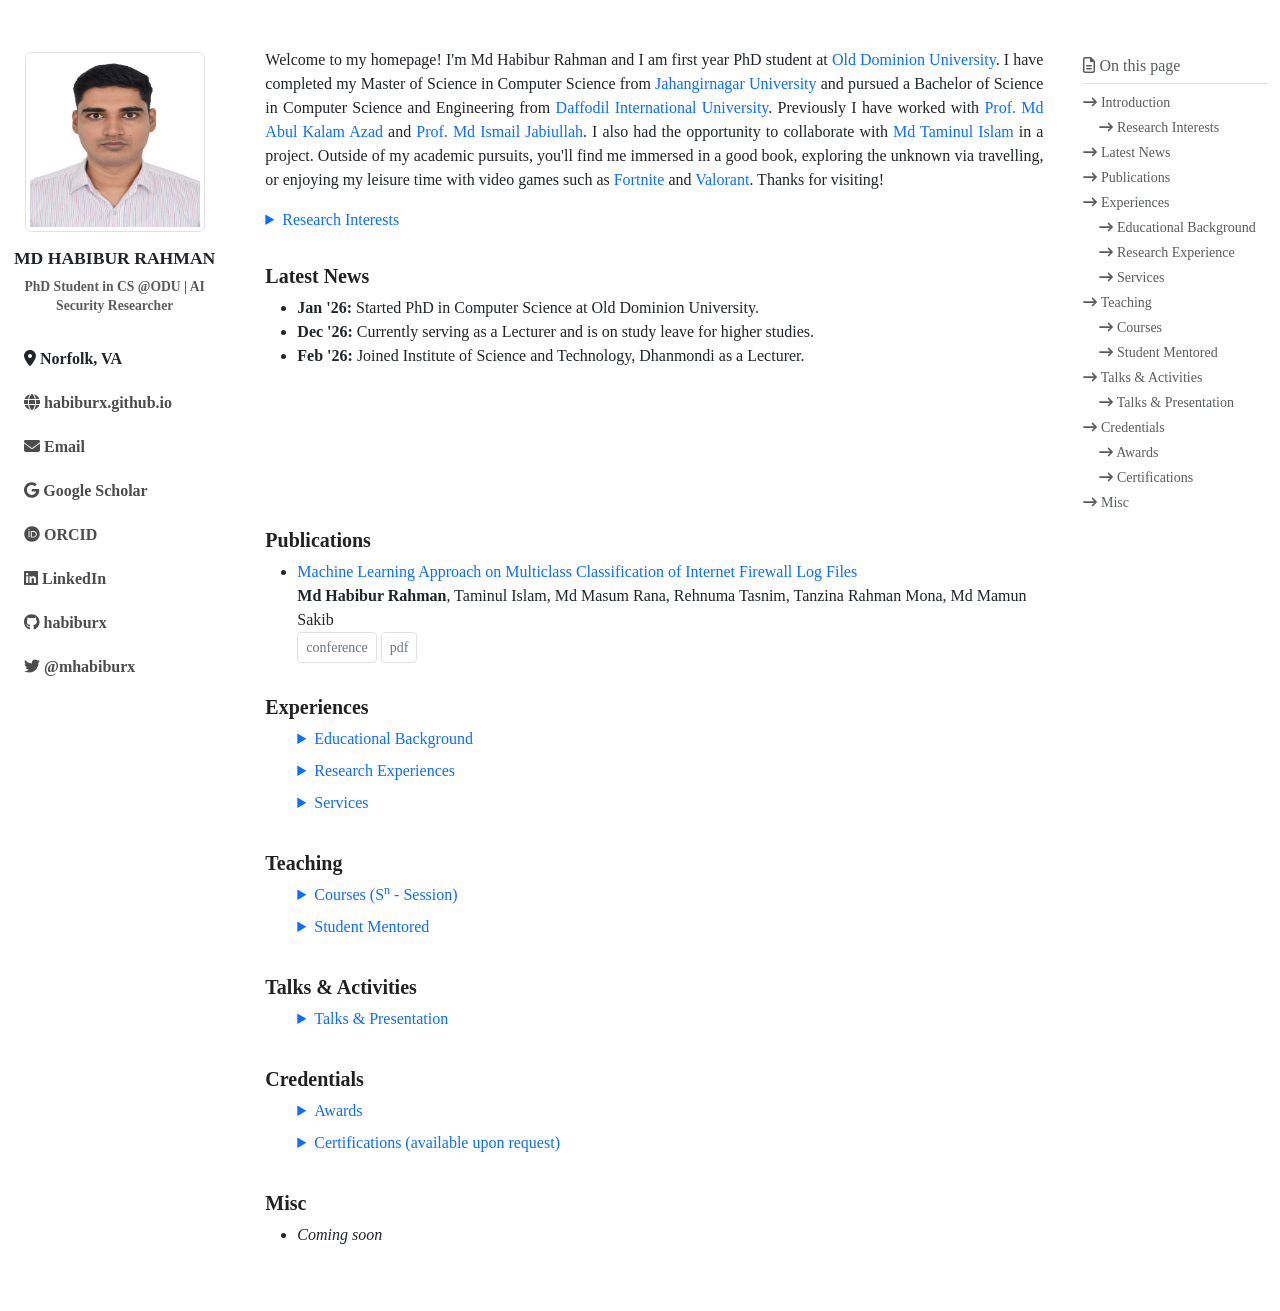
==== commit db4672a5: "update" ====
--- a/index.html
+++ b/index.html
@@ -32,7 +32,7 @@
     <aside class="bd-sidebar">
       <nav class="collapse bd-links" id="bd-docs-nav" aria-label="">
         <ul class="list-unstyled mb-0 py-3 pt-md-1">
-          <li class="mb-1" style="padding: 0 1rem 1rem 1rem;">
+          <li class="mb-1">
             <div class="text-center pb-2 mb-3">
               <img src="./assets/img/profile.jpg" style="height: 180px;width: 180px;"
                 class="img-thumbnail mx-auto d-block" alt="Md Habibur Rahman">
@@ -41,23 +41,16 @@
             </div>
           </li>
           <li class="mb-1">
-            <ul class="list-unstyled m-0" style="padding: 0 1rem;">
-              <li><a href="#"><i class="fa-solid fa-location-dot"></i> Location</a></li>
-              <li><a href="#"><i class="fa-solid fa-globe"></i> Website</a></li>
-              <li><a href="mailto:"><i class="fa-solid fa-envelope"></i> Email (Work)</a></li>
-              <li><a href="mailto:mhrahman.cs@gmail.com"><i class="fa-solid fa-envelope"></i> Email (Personal)</a></li>
-              <li><a href="https://scholar.google.com" target="_blank" rel="noopener"><i class="fa-brands fa-google"></i> Google Scholar</a></li>
-              <li><a href="https://www.researchgate.net" target="_blank" rel="noopener"><i class="fa-solid fa-flask"></i> ResearchGate</a></li>
-              <li><a href="https://orcid.org" target="_blank" rel="noopener"><i class="fa-brands fa-orcid"></i> ORCID</a></li>
+            <ul class="list-unstyled m-0">
+              <li><a><i class="fa-solid fa-location-dot"></i> Norfolk, VA</a></li>
+              <li><a href="https://habiburx.github.io/"><i class="fa-solid fa-globe"></i> habiburx.github.io</a></li>
+              <li><a href="mailto:mrahm015@odu.edu"><i class="fa-solid fa-envelope"></i> Email</a></li>
+              <li><a href="https://scholar.google.com/citations?user=F4vGKhgAAAAJ&hl=en&authuser=1" target="_blank" rel="noopener"><i class="fa-brands fa-google"></i> Google Scholar</a></li>
+              <li><a href="https://orcid.org/0009-0000-3395-751X" target="_blank" rel="noopener"><i class="fa-brands fa-orcid"></i> ORCID</a></li>
               <li><a href="https://www.linkedin.com/in/rahman-habibur/" target="_blank" rel="noopener"><i class="fa-brands fa-linkedin"></i> LinkedIn</a></li>
-              <li><a href="https://github.com/csrahman" target="_blank" rel="noopener"><i class="fa-brands fa-github"></i> GitHub</a></li>
-              <li><a href="https://twitter.com/" target="_blank" rel="noopener"><i class="fa-brands fa-twitter"></i> Twitter</a></li>
+              <li><a href="https://github.com/habiburx" target="_blank" rel="noopener"><i class="fa-brands fa-github"></i> habiburx</a></li>
+              <li><a href="https://x.com/mhabiburx" target="_blank" rel="noopener"><i class="fa-brands fa-twitter"></i> @mhabiburx</a></li>
             </ul>
-          </li>
-          <li class="mb-1" style="padding: 1rem 1rem 0 1rem;">
-            <div class="text-center pt-2">
-              <p class="small text-muted" style="font-size: 0.8rem;">&copy; 2026 Md Habibur Rahman</p>
-            </div>
           </li>
         </ul>
       </nav>
@@ -111,7 +104,9 @@
 
 
       <div id="introduction" class="bd-intro ps-lg-4">
-        <p style="text-align: justify;">Welcome to my homepage! I'm Md Habibur Rahman and I am first year PhD student at <a target="_blank" class="text-decoration-none" href="https://www.odu.edu/">Old Dominion University</a>. I have completed my Master of Science in Computer Science from <a target="_blank" class="text-decoration-none" href="https://juniv.edu/department/cse">Jahangirnagar University</a> and pursued a Bachelor of Science in Computer Science and Engineering from <a target="_blank" class="text-decoration-none" href="https://daffodilvarsity.edu.bd/">Daffodil International University</a>. As a self-motivated student, I am seeking a position in a reputable institution where I can fully realize my potential and continue to learn and grow, particularly in environments dedicated to research and teaching. Previously I have worked with <a target="_blank" class="text-decoration-none" href="https://juniv.edu/teachers/makazad">Prof. Md Abul Kalam Azad</a> and <a target="_blank" class="text-decoration-none" href="https://www.researchgate.net/profile/Md-Ismail-Jabiullah">Prof. Md Ismail Jabiullah</a>. I also had the opportunity to collaborate with <a target="_blank" class="text-decoration-none" href="https://taminulislam.github.io/">Md Taminul Islam</a> in a project. Outside of my academic pursuits, you'll find me immersed in a good book, exploring the unknown via travelling, or enjoying my leisure time with video games such as <a target="_blank" class="text-decoration-none" href="https://www.fortnite.com/">Fortnite</a> and <a target="_blank" class="text-decoration-none" href="https://playvalorant.com/en-gb/">Valorant</a>. Thanks for visiting!</p>
+        <p style="text-align: justify;">Welcome to my homepage! I'm Md Habibur Rahman and I am first year PhD student at <a target="_blank" class="text-decoration-none" href="https://www.odu.edu/">Old Dominion University</a>. I have completed my Master of Science in Computer Science from <a target="_blank" class="text-decoration-none" href="https://juniv.edu/department/cse">Jahangirnagar University</a> and pursued a Bachelor of Science in Computer Science and Engineering from <a target="_blank" class="text-decoration-none" href="https://daffodilvarsity.edu.bd/">Daffodil International University</a>. 
+          
+        Previously I have worked with <a target="_blank" class="text-decoration-none" href="https://juniv.edu/teachers/makazad">Prof. Md Abul Kalam Azad</a> and <a target="_blank" class="text-decoration-none" href="https://www.researchgate.net/profile/Md-Ismail-Jabiullah">Prof. Md Ismail Jabiullah</a>. I also had the opportunity to collaborate with <a target="_blank" class="text-decoration-none" href="https://taminulislam.github.io/">Md Taminul Islam</a> in a project. Outside of my academic pursuits, you'll find me immersed in a good book, exploring the unknown via travelling, or enjoying my leisure time with video games such as <a target="_blank" class="text-decoration-none" href="https://www.fortnite.com/">Fortnite</a> and <a target="_blank" class="text-decoration-none" href="https://playvalorant.com/en-gb/">Valorant</a>. Thanks for visiting!</p>
 
         <details class="mb-1" id="research_interest">
           <summary class="text-primary mb-1">Research Interests</summary>
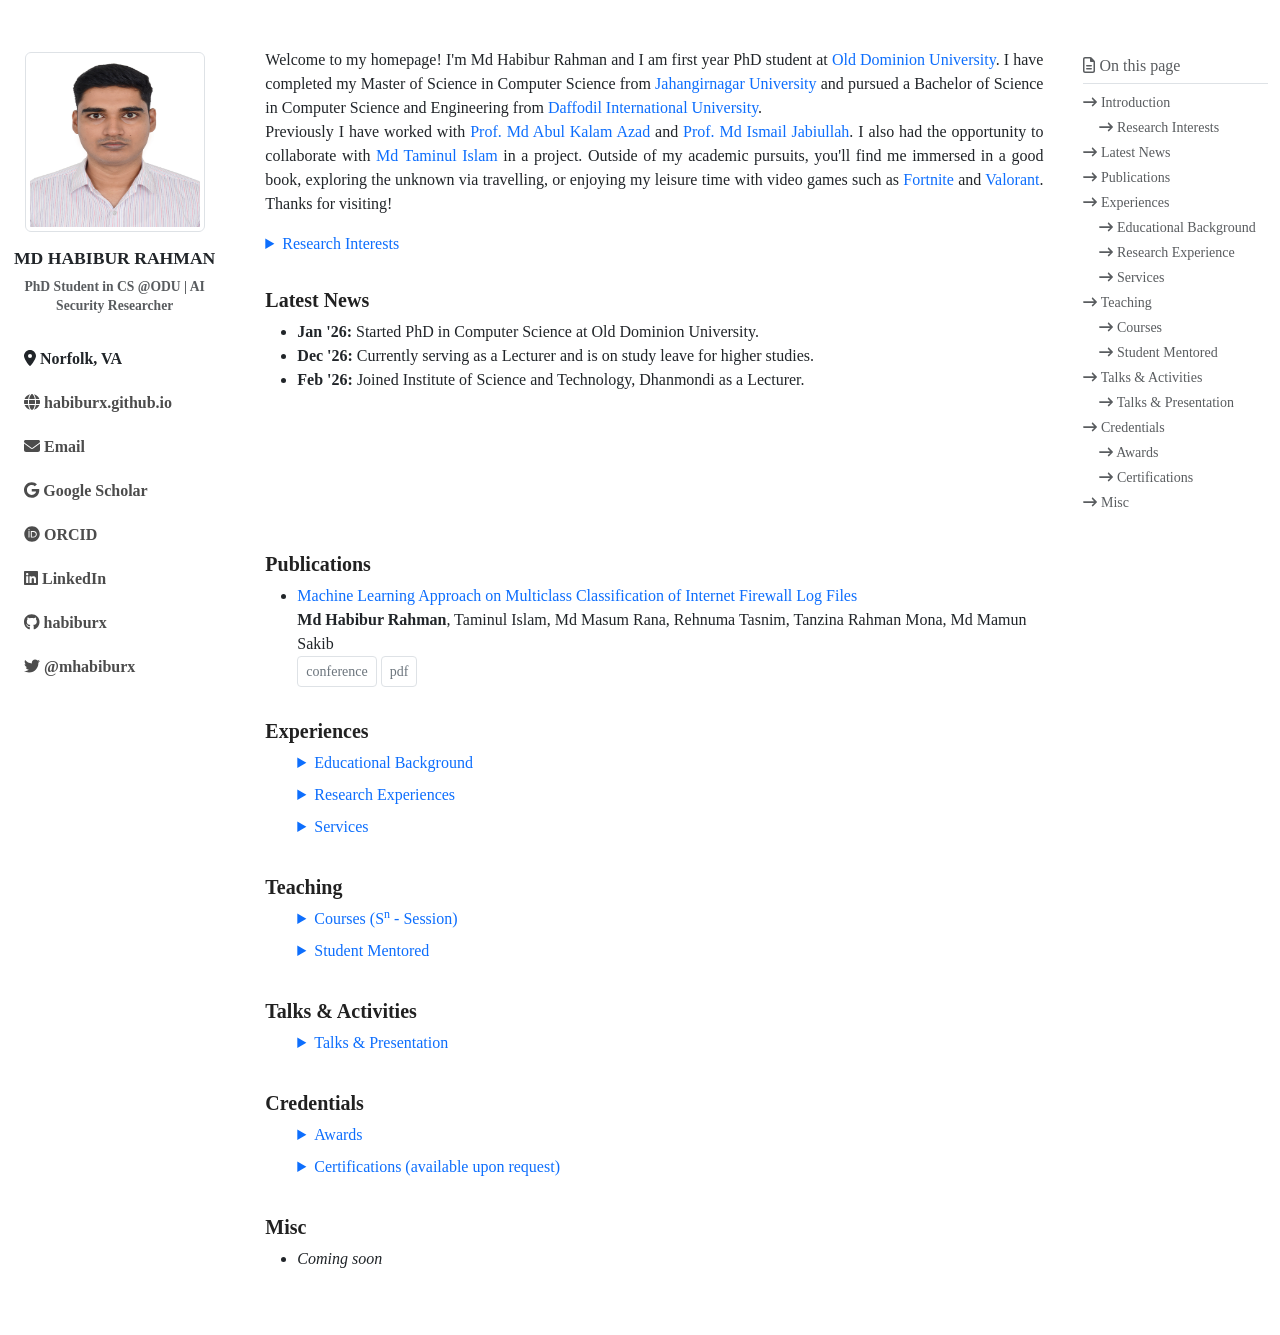
==== commit d24f93dd: "update" ====
--- a/index.html
+++ b/index.html
@@ -104,7 +104,7 @@
 
 
       <div id="introduction" class="bd-intro ps-lg-4">
-        <p style="text-align: justify;">Welcome to my homepage! I'm Md Habibur Rahman and I am first year PhD student at <a target="_blank" class="text-decoration-none" href="https://www.odu.edu/">Old Dominion University</a>. I have completed my Master of Science in Computer Science from <a target="_blank" class="text-decoration-none" href="https://juniv.edu/department/cse">Jahangirnagar University</a> and pursued a Bachelor of Science in Computer Science and Engineering from <a target="_blank" class="text-decoration-none" href="https://daffodilvarsity.edu.bd/">Daffodil International University</a>. 
+        <p style="text-align: justify;">Welcome to my homepage! I'm Md Habibur Rahman and I am first year PhD student at <a target="_blank" class="text-decoration-none" href="https://www.odu.edu/">Old Dominion University</a>. I have completed my Master of Science in Computer Science from <a target="_blank" class="text-decoration-none" href="https://juniv.edu/department/cse">Jahangirnagar University</a> and pursued a Bachelor of Science in Computer Science and Engineering from <a target="_blank" class="text-decoration-none" href="https://daffodilvarsity.edu.bd/">Daffodil International University</a>. <br>
           
         Previously I have worked with <a target="_blank" class="text-decoration-none" href="https://juniv.edu/teachers/makazad">Prof. Md Abul Kalam Azad</a> and <a target="_blank" class="text-decoration-none" href="https://www.researchgate.net/profile/Md-Ismail-Jabiullah">Prof. Md Ismail Jabiullah</a>. I also had the opportunity to collaborate with <a target="_blank" class="text-decoration-none" href="https://taminulislam.github.io/">Md Taminul Islam</a> in a project. Outside of my academic pursuits, you'll find me immersed in a good book, exploring the unknown via travelling, or enjoying my leisure time with video games such as <a target="_blank" class="text-decoration-none" href="https://www.fortnite.com/">Fortnite</a> and <a target="_blank" class="text-decoration-none" href="https://playvalorant.com/en-gb/">Valorant</a>. Thanks for visiting!</p>
 
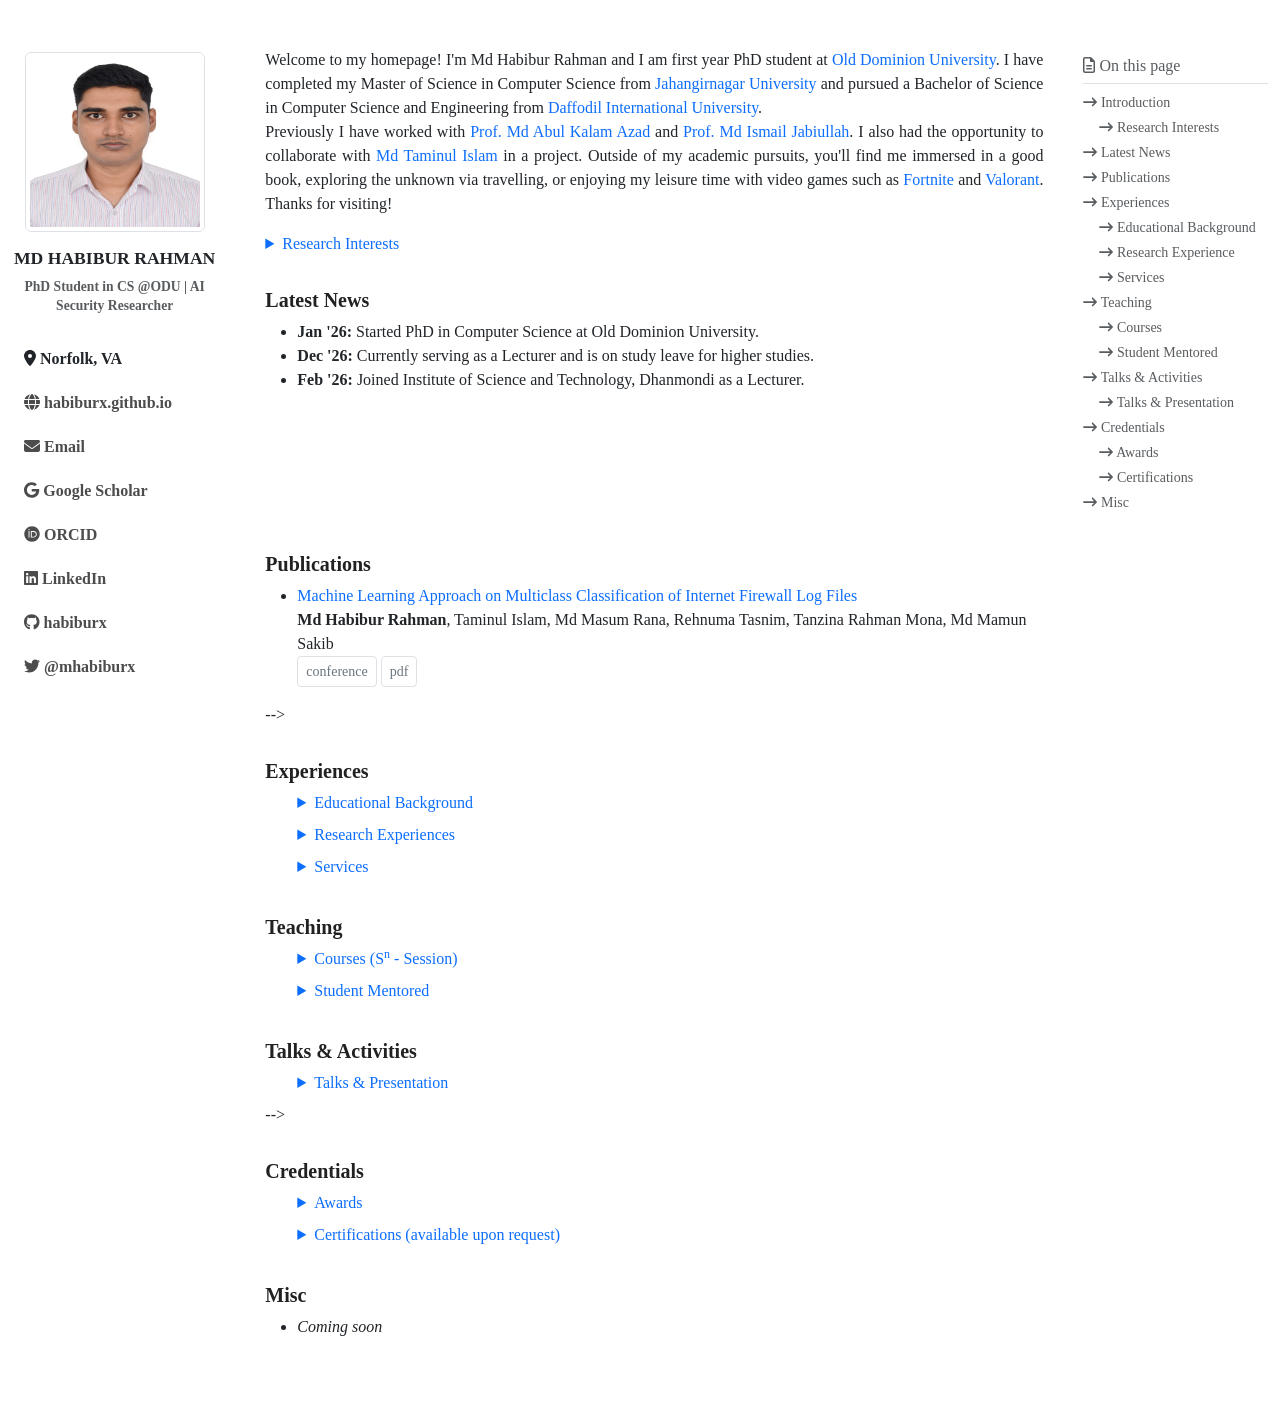
==== commit 40d5c273: "new version" ====
--- a/index.html
+++ b/index.html
@@ -131,7 +131,7 @@
           </ul>
         </div>
         <!-- latest news end  -->
-
+<!--
         <!-- publications start  -->
         <h3 id="publications" class="ptsans">Publications</h3>
         <ul>
@@ -147,7 +147,7 @@
           </li>
         </ul>
         <!-- publications end  -->
-
+-->
         <!-- experiences start  -->
         <h3 id="experiences" class="ptsans">Experiences</h3>
 
@@ -215,6 +215,7 @@
           </ul>
         </details>
         <!-- teaching end  -->
+<!--
         <!-- talks start  -->
         <h3 id="talks" class="ptsans">Talks &amp; Activities</h3>
 
@@ -225,7 +226,7 @@
           </ul>
         </details>
         <!-- talks end  -->
-
+-->
         <!-- credentials start  -->
         <h3 id="credentials" class="ptsans">Credentials</h3>
 
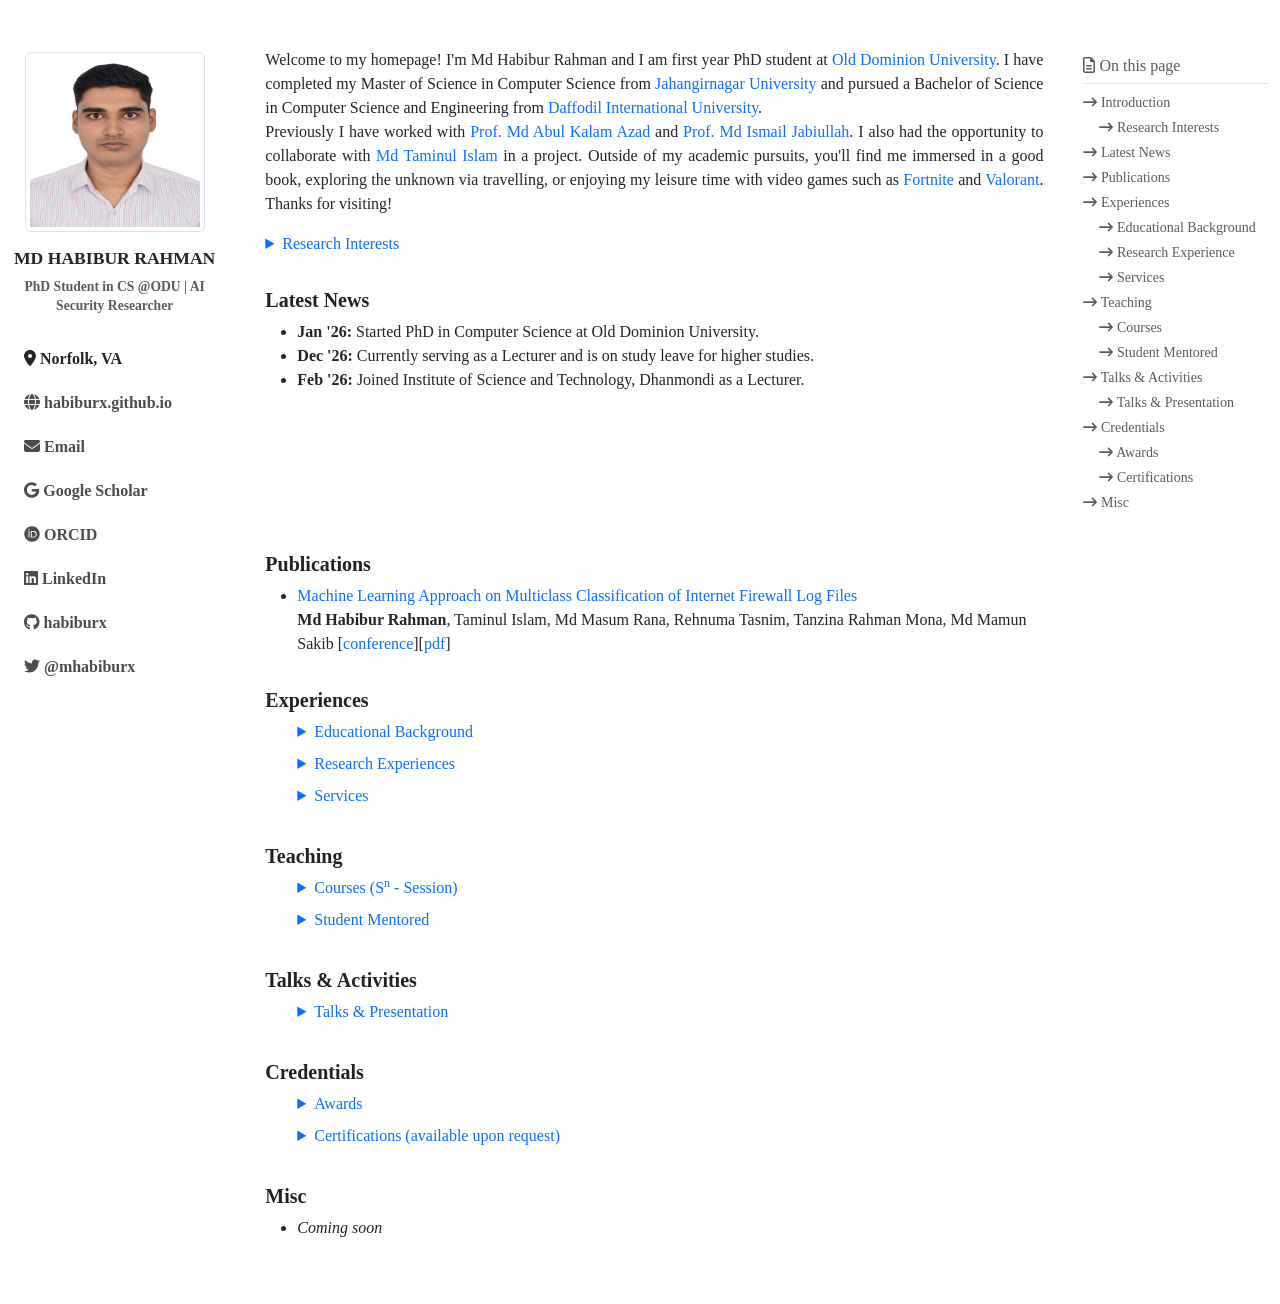
==== commit 1bc590cd: "update paper" ====
--- a/index.html
+++ b/index.html
@@ -131,7 +131,7 @@
           </ul>
         </div>
         <!-- latest news end  -->
-<!--
+
         <!-- publications start  -->
         <h3 id="publications" class="ptsans">Publications</h3>
         <ul>
@@ -140,14 +140,12 @@
               <a class="text-decoration-none" target="_blank" href="https://ieeexplore.ieee.org/document/10183601">Machine Learning Approach on Multiclass Classification of Internet Firewall Log Files</a>
               <br>
               <b>Md Habibur Rahman</b>, Taminul Islam, Md Masum Rana, Rehnuma Tasnim, Tanzina Rahman Mona, Md Mamun Sakib
-              <br>
-              <a class="btn btn-sm btn-bd-light mb-0 mb-md-0" href="https://arxiv.org/abs/2306.07997" title="conference" target="_blank" rel="noopener">conference</a>
-              <a class="btn btn-sm btn-bd-light mb-0 mb-md-0" href="https://arxiv.org/abs/2306.07997" title="pdf" target="_blank" rel="noopener">pdf</a>
+              [<a style="text-decoration: none;" href="https://arxiv.org/abs/2306.07997" title="conference" target="_blank" rel="noopener">conference</a>][<a style="text-decoration: none;" href="https://arxiv.org/abs/2306.07997" title="pdf" target="_blank" rel="noopener">pdf</a>]
             </p>
           </li>
         </ul>
         <!-- publications end  -->
--->
+
         <!-- experiences start  -->
         <h3 id="experiences" class="ptsans">Experiences</h3>
 
@@ -215,18 +213,18 @@
           </ul>
         </details>
         <!-- teaching end  -->
-<!--
+
         <!-- talks start  -->
         <h3 id="talks" class="ptsans">Talks &amp; Activities</h3>
 
         <details class="mb-1" style="padding-left: 2em;" id="talks_a">
           <summary class="text-primary mb-1">Talks &amp; Presentation</summary>
           <ul>
-            <li>Machine Learning Approach on Multiclass Classification of Internet Firewall Log Files &ndash; CISES-2023</li>
+            <li>Presented Machine Learning Approach on Multiclass Classification of Internet Firewall Log Files &ndash; CISES-2023 <br> [<a style="text-decoration: none;" href="./assets/pubimg/ml_2023.jpg" title="jpg" target="_blank" rel="noopener">certificate</a>] [<a style="text-decoration: none;" href="./assets/pubimg/p_2023.png" title="png" target="_blank" rel="noopener">Screenshot</a>]</li>
           </ul>
         </details>
         <!-- talks end  -->
--->
+
         <!-- credentials start  -->
         <h3 id="credentials" class="ptsans">Credentials</h3>
 
